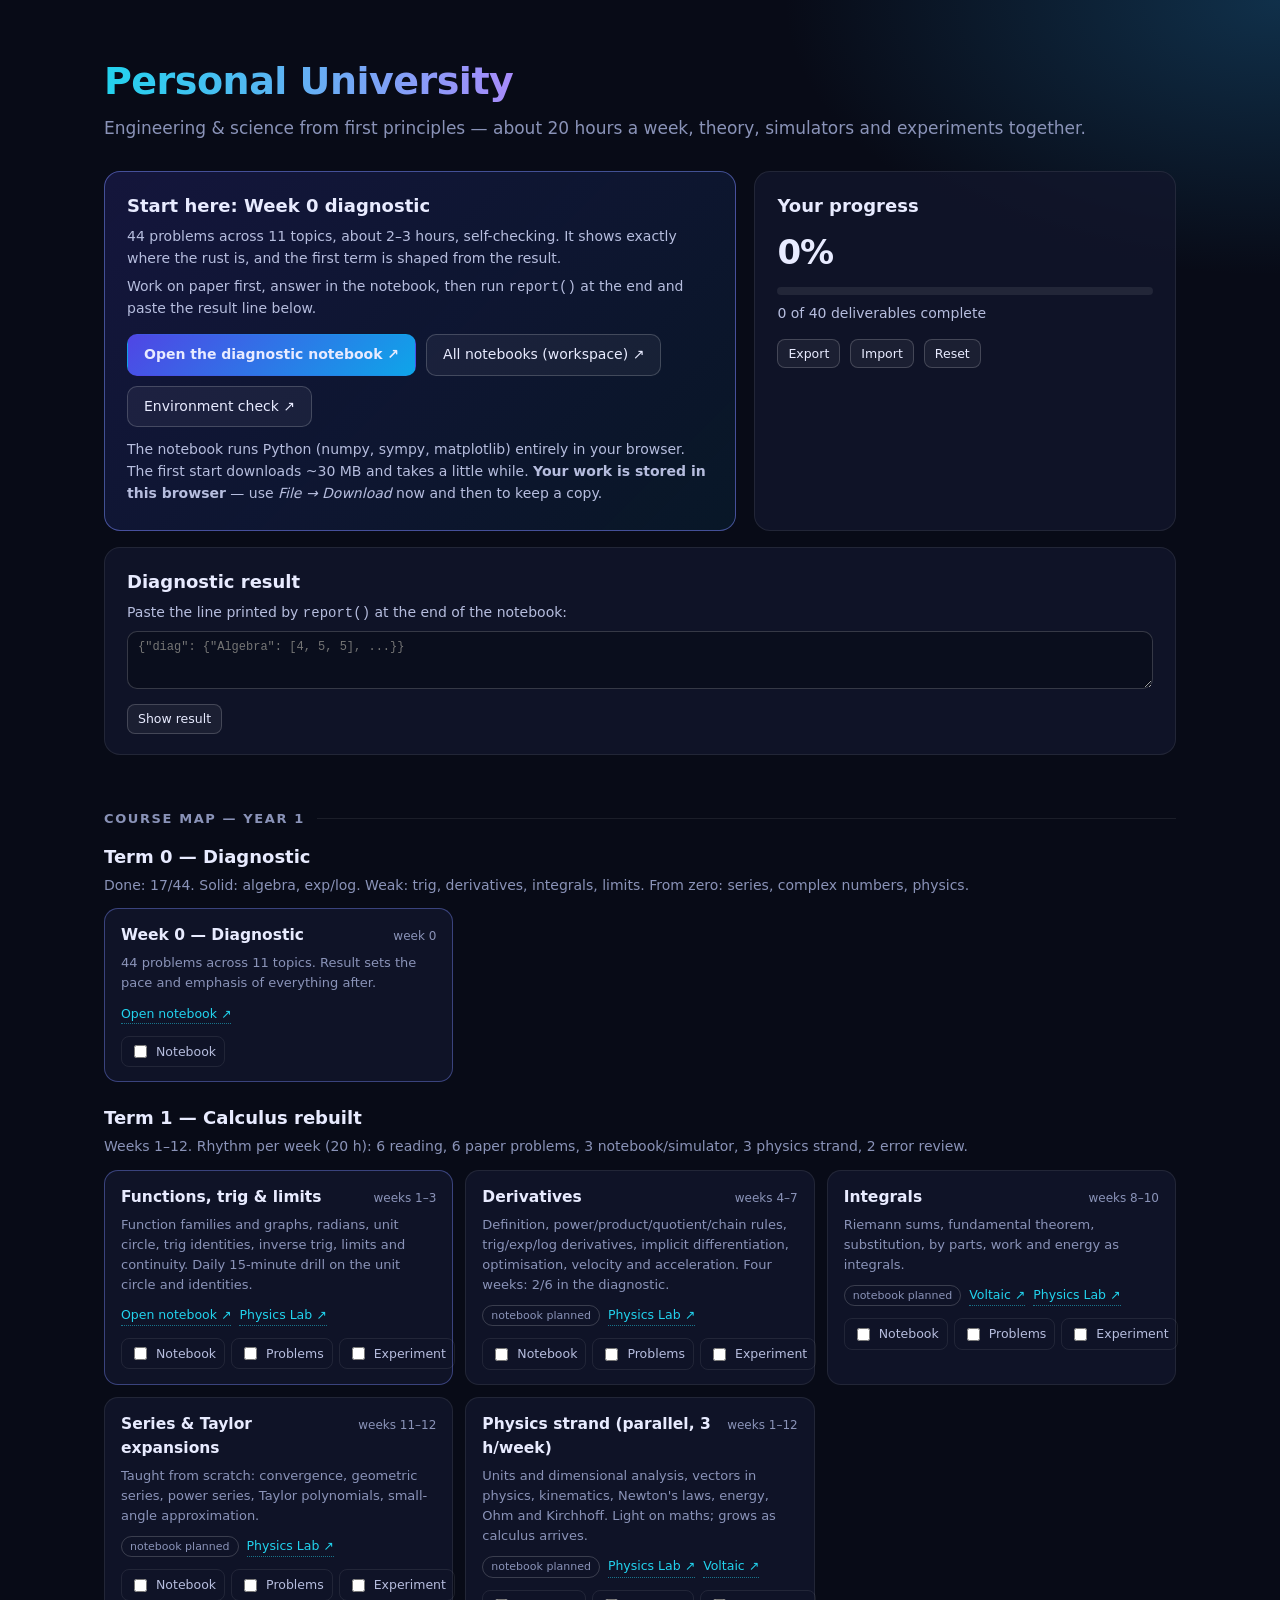
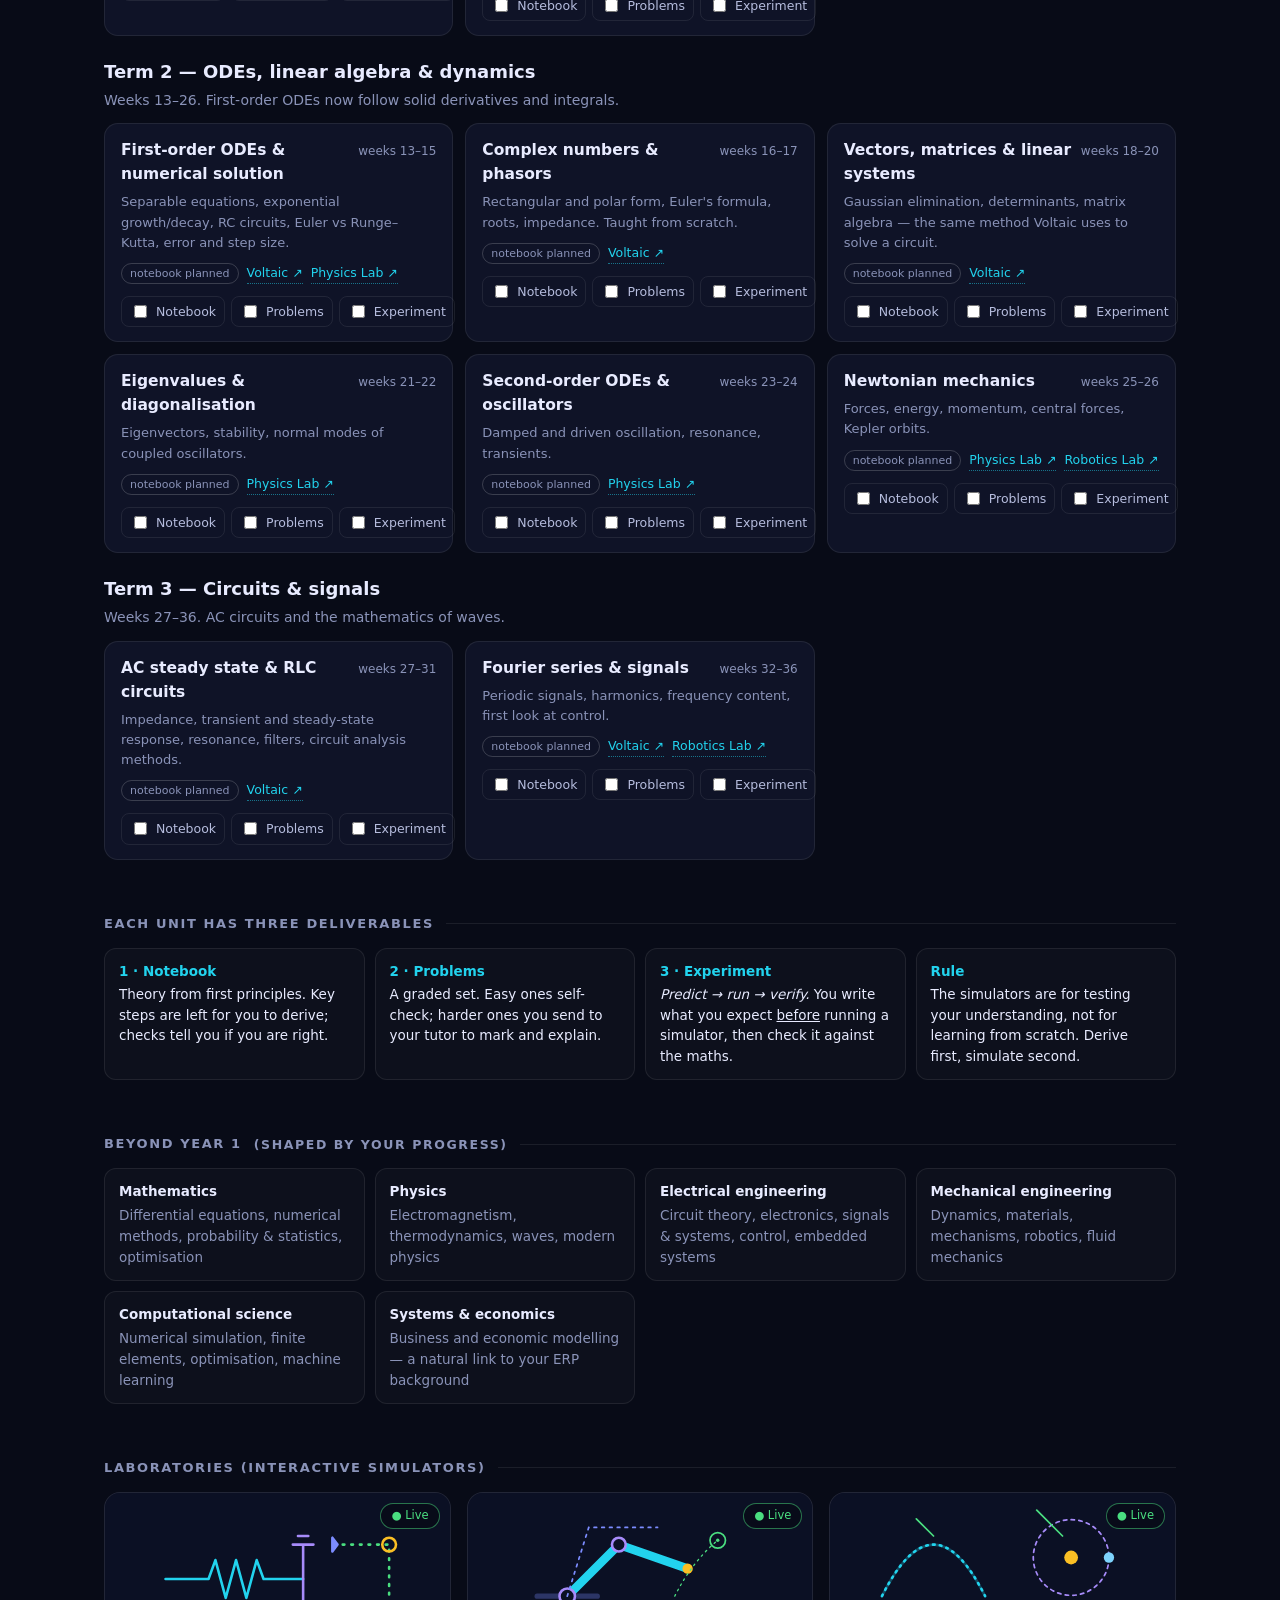
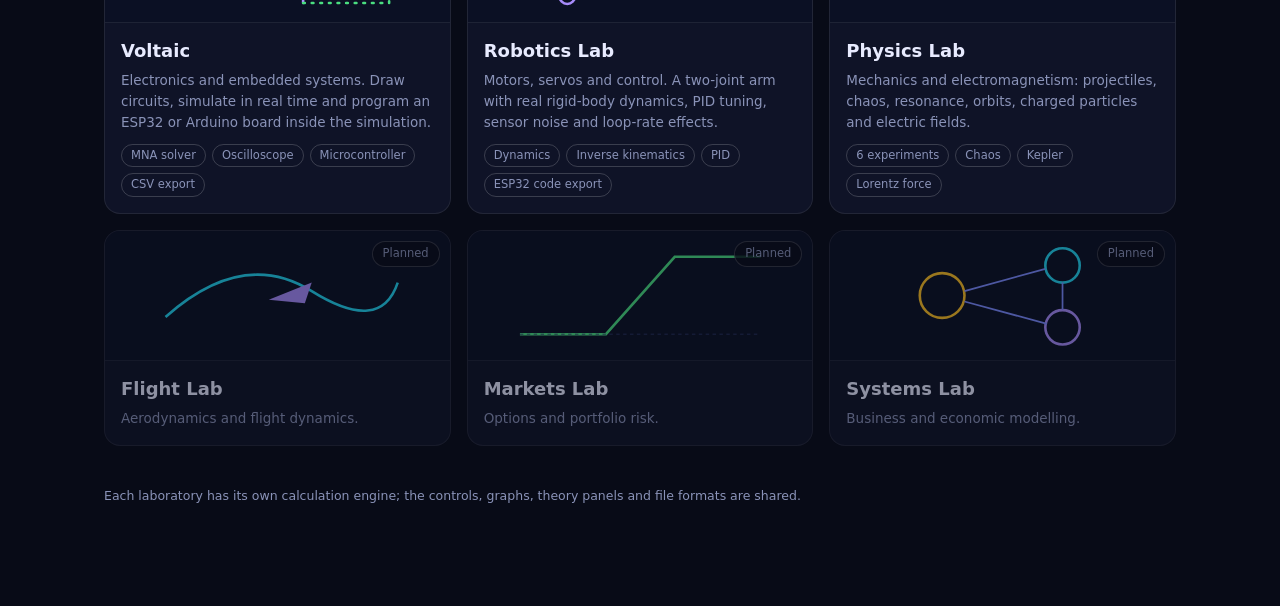
==== index.html @ 80c15bfb "Personal University: hub, Voltaic, Robotics, Physics labs, JupyterLite curriculum Co-Authored-By: Cl" ====
<!doctype html>
<html lang="en">
<head>
<meta charset="utf-8">
<meta name="viewport" content="width=device-width,initial-scale=1">
<title>Personal University</title>
<style>
:root{--bg:#080b17;--panel:rgba(18,23,44,.78);--stroke:rgba(255,255,255,.08);--stroke2:rgba(255,255,255,.18);--text:#e8ebff;--muted:#8a93b8;--accent:#7c8cff;--accent2:#22d3ee;--good:#4ade80;--warn:#fbbf24}
*{box-sizing:border-box}
body{margin:0;min-height:100vh;background:radial-gradient(1200px 600px at 15% -10%,#1a2150 0,transparent 60%),radial-gradient(900px 500px at 100% 0,#10304a 0,transparent 55%),var(--bg);color:var(--text);font:15px/1.55 Inter,"Segoe UI",system-ui,sans-serif}
main{max-width:1120px;margin:0 auto;padding:52px 24px 90px}
h1{font-size:38px;margin:0 0 4px;letter-spacing:-.5px;background:linear-gradient(90deg,#22d3ee,#a78bfa);-webkit-background-clip:text;background-clip:text;color:transparent;display:inline-block}
.sub{color:var(--muted);font-size:17px;margin:0 0 30px}
h2.sec{margin:54px 0 14px;font-size:13px;letter-spacing:1.6px;text-transform:uppercase;color:var(--muted);display:flex;align-items:center;gap:12px}
h2.sec:after{content:"";flex:1;height:1px;background:var(--stroke)}
a{color:inherit}
.btn{display:inline-flex;align-items:center;gap:8px;padding:9px 16px;border-radius:10px;border:1px solid var(--stroke2);background:rgba(255,255,255,.05);color:var(--text);text-decoration:none;font:inherit;font-size:14px;cursor:pointer;transition:background .15s,border-color .15s}
.btn:hover{background:rgba(255,255,255,.1);border-color:var(--accent)}
.btn.primary{background:linear-gradient(135deg,#4f46e5,#0ea5e9);border-color:transparent;font-weight:600}
.btn.primary:hover{filter:brightness(1.12)}
.btn.sm{padding:4px 10px;font-size:12.5px;border-radius:8px}
.hero{display:grid;grid-template-columns:1.5fr 1fr;gap:18px}
@media (max-width:860px){.hero{grid-template-columns:1fr}}
.panel{border:1px solid var(--stroke);border-radius:16px;background:var(--panel);padding:20px 22px}
.panel h3{margin:0 0 6px;font-size:18px}
.panel p{margin:6px 0;color:#b6bdde;font-size:14px}
.start{border-color:rgba(124,140,255,.5);background:linear-gradient(135deg,rgba(79,70,229,.18),rgba(14,165,233,.08))}
.row{display:flex;gap:10px;flex-wrap:wrap;margin-top:14px}
.small{font-size:12.5px;color:var(--muted)}
/* progress */
.bar{height:8px;background:rgba(255,255,255,.08);border-radius:999px;overflow:hidden;margin:8px 0}
.bar i{display:block;height:100%;background:linear-gradient(90deg,#22d3ee,#a78bfa);width:0;transition:width .3s}
.big{font-size:34px;font-weight:700;letter-spacing:-1px}
/* course map */
.term{margin:0 0 22px}
.term>h3{margin:0 0 4px;font-size:18px}
.term>p{margin:0 0 12px;color:var(--muted);font-size:14px}
.units{display:grid;grid-template-columns:repeat(auto-fill,minmax(330px,1fr));gap:12px}
.unit{border:1px solid var(--stroke);border-radius:14px;background:var(--panel);padding:14px 16px;display:flex;flex-direction:column;gap:6px}
.unit.avail{border-color:rgba(124,140,255,.4)}
.unit .top{display:flex;justify-content:space-between;align-items:baseline;gap:8px}
.unit h4{margin:0;font-size:15.5px}
.wk{font-size:12px;color:var(--muted);white-space:nowrap}
.unit .topics{font-size:13px;color:var(--muted)}
.chip{display:inline-block;font-size:11px;padding:1px 8px;border-radius:999px;border:1px solid var(--stroke2);color:var(--muted)}
.chip.go{color:var(--good);border-color:rgba(74,222,128,.5)}
.deliv{display:grid;grid-template-columns:repeat(3,1fr);gap:6px;margin-top:6px}
.deliv label{display:flex;align-items:center;gap:6px;font-size:12.5px;color:#b6bdde;padding:5px 8px;border:1px solid var(--stroke);border-radius:8px;cursor:pointer;user-select:none}
.deliv label.done{color:var(--good);border-color:rgba(74,222,128,.4);background:rgba(74,222,128,.06)}
.deliv input{accent-color:#4ade80}
.links{display:flex;gap:8px;flex-wrap:wrap;margin-top:4px}
.links a{font-size:12.5px;color:var(--accent2);text-decoration:none;border-bottom:1px dotted rgba(34,211,238,.5)}
.links a:hover{color:#fff}
.later{display:grid;grid-template-columns:repeat(auto-fill,minmax(250px,1fr));gap:10px}
.later div{border:1px solid var(--stroke);border-radius:12px;padding:12px 14px;background:rgba(255,255,255,.025);font-size:13.5px}
.later b{display:block;margin-bottom:3px}
.later span{color:var(--muted)}
/* diagnostic result */
textarea{width:100%;min-height:58px;background:#0a0e1d;color:var(--text);border:1px solid var(--stroke2);border-radius:10px;padding:8px 10px;font:12px ui-monospace,Consolas,monospace}
.dg{display:grid;grid-template-columns:150px 1fr 44px;gap:8px;align-items:center;font-size:13px;margin:4px 0}
.dg .bar{margin:0}
.dg.weak .bar i{background:linear-gradient(90deg,#f87171,#fbbf24)}
details summary{cursor:pointer;color:var(--accent2)}
/* labs grid (existing) */
.grid{display:grid;grid-template-columns:repeat(auto-fill,minmax(300px,1fr));gap:16px}
.card{position:relative;display:flex;flex-direction:column;border:1px solid var(--stroke);border-radius:16px;background:var(--panel);overflow:hidden;text-decoration:none;color:inherit;transition:transform .15s,border-color .15s,box-shadow .15s}
.card.live:hover{transform:translateY(-3px);border-color:var(--accent);box-shadow:0 12px 40px rgba(80,100,255,.2)}
.card.soon{opacity:.6}
.art{height:130px;border-bottom:1px solid var(--stroke);background:#0b1024}
.art svg{width:100%;height:100%;display:block}
.body{padding:14px 16px 16px;display:flex;flex-direction:column;gap:5px;flex:1}
.body h2{margin:0;font-size:18px}.body p{margin:0;color:var(--muted);font-size:13.5px}
.tags{display:flex;flex-wrap:wrap;gap:6px;margin-top:6px}.tags span{font-size:11.5px;padding:2px 9px;border-radius:999px;border:1px solid var(--stroke2);color:var(--muted)}
.badge{position:absolute;top:10px;right:10px;font-size:11.5px;padding:3px 10px;border-radius:999px;background:rgba(8,11,23,.8);border:1px solid var(--stroke2)}
.live .badge{color:var(--good);border-color:rgba(74,222,128,.5)}.soon .badge{color:var(--muted)}
.how{display:grid;grid-template-columns:repeat(auto-fill,minmax(230px,1fr));gap:10px}
.how div{border:1px solid var(--stroke);border-radius:12px;padding:12px 14px;background:rgba(255,255,255,.025);font-size:13.5px}
.how b{display:block;color:var(--accent2);margin-bottom:2px}
</style>
</head>
<body>
<main>
  <h1>Personal University</h1>
  <p class="sub">Engineering &amp; science from first principles — about 20 hours a week, theory, simulators and experiments together.</p>

  <div class="hero">
    <div class="panel start">
      <h3>Start here: Week 0 diagnostic</h3>
      <p>44 problems across 11 topics, about 2–3 hours, self-checking. It shows exactly where the rust is, and the first term is shaped from the result.</p>
      <p class="small">Work on paper first, answer in the notebook, then run <code>report()</code> at the end and paste the result line below.</p>
      <div class="row">
        <a class="btn primary" id="startBtn" href="learn/notebooks/notebooks/index.html?path=year1/w00-diagnostic.ipynb" target="_blank">Open the diagnostic notebook ↗</a>
        <a class="btn" href="learn/notebooks/lab/index.html" target="_blank">All notebooks (workspace) ↗</a>
        <a class="btn" href="learn/notebooks/notebooks/index.html?path=00-setup-check.ipynb" target="_blank">Environment check ↗</a>
      </div>
      <p class="small" style="margin-top:12px">The notebook runs Python (numpy, sympy, matplotlib) entirely in your browser. The first start downloads ~30 MB and takes a little while. <b>Your work is stored in this browser</b> — use <i>File → Download</i> now and then to keep a copy.</p>
    </div>
    <div class="panel">
      <h3>Your progress</h3>
      <div class="big" id="pct">0%</div>
      <div class="bar"><i id="pbar"></i></div>
      <p class="small" id="pdetail">0 of 0 deliverables complete</p>
      <div class="row">
        <button class="btn sm" id="exp">Export</button>
        <button class="btn sm" id="imp">Import</button>
        <button class="btn sm" id="rst">Reset</button>
      </div>
      <input type="file" id="impf" accept=".json" hidden>
    </div>
  </div>

  <div class="panel" style="margin-top:16px">
    <h3>Diagnostic result</h3>
    <div id="dgOut"><p class="small">Paste the line printed by <code>report()</code> at the end of the notebook:</p>
      <textarea id="dgIn" placeholder='{"diag": {"Algebra": [4, 5, 5], ...}}'></textarea>
      <div class="row" style="margin-top:8px"><button class="btn sm" id="dgGo">Show result</button></div></div>
  </div>

  <h2 class="sec">Course map — Year 1</h2>
  <div id="map"></div>

  <h2 class="sec">Each unit has three deliverables</h2>
  <div class="how">
    <div><b>1 · Notebook</b>Theory from first principles. Key steps are left for you to derive; checks tell you if you are right.</div>
    <div><b>2 · Problems</b>A graded set. Easy ones self-check; harder ones you send to your tutor to mark and explain.</div>
    <div><b>3 · Experiment</b><i>Predict → run → verify.</i> You write what you expect <u>before</u> running a simulator, then check it against the maths.</div>
    <div><b>Rule</b>The simulators are for testing your understanding, not for learning from scratch. Derive first, simulate second.</div>
  </div>

  <h2 class="sec">Beyond year 1 <span class="small">(shaped by your progress)</span></h2>
  <div class="later">
    <div><b>Mathematics</b><span>Differential equations, numerical methods, probability &amp; statistics, optimisation</span></div>
    <div><b>Physics</b><span>Electromagnetism, thermodynamics, waves, modern physics</span></div>
    <div><b>Electrical engineering</b><span>Circuit theory, electronics, signals &amp; systems, control, embedded systems</span></div>
    <div><b>Mechanical engineering</b><span>Dynamics, materials, mechanisms, robotics, fluid mechanics</span></div>
    <div><b>Computational science</b><span>Numerical simulation, finite elements, optimisation, machine learning</span></div>
    <div><b>Systems &amp; economics</b><span>Business and economic modelling — a natural link to your ERP background</span></div>
  </div>

  <h2 class="sec">Laboratories (interactive simulators)</h2>
<div class="grid">
    <a class="card live" href="voltaic/index.html">
      <span class="badge">● Live</span>
      <div class="art"><svg viewBox="0 0 320 150"><g fill="none" stroke-width="3" stroke-linecap="round" stroke-linejoin="round">
        <path d="M30 100H80M80 100l8-22 12 44 12-44 12 44 12-44 8 22H190" stroke="#22d3ee"/>
        <path d="M190 100v-40m-12 0h24m-18 -10h12M190 100v28" stroke="#a78bfa"/>
        <path d="M190 128H290V60H230" stroke="#4ade80" stroke-dasharray="2 8"/>
        <circle cx="290" cy="60" r="8" stroke="#fbbf24"/><path d="M230 60l-6-8v16z" fill="#7c8cff" stroke="#7c8cff"/></g></svg></div>
      <div class="body"><h2>Voltaic</h2><p>Electronics and embedded systems. Draw circuits, simulate in real time and program an ESP32 or Arduino board inside the simulation.</p>
        <div class="tags"><span>MNA solver</span><span>Oscilloscope</span><span>Microcontroller</span><span>CSV export</span></div></div>
    </a>

    <a class="card live" href="robotics/index.html">
      <span class="badge">● Live</span>
      <div class="art"><svg viewBox="0 0 320 150"><g stroke-linecap="round" fill="none">
        <path d="M40 120H110" stroke="#2c3566" stroke-width="6"/>
        <path d="M75 120L135 60L215 88" stroke="#22d3ee" stroke-width="10"/>
        <circle cx="75" cy="120" r="9" fill="#0b1024" stroke="#a78bfa" stroke-width="3"/><circle cx="135" cy="60" r="8" fill="#0b1024" stroke="#a78bfa" stroke-width="3"/>
        <circle cx="215" cy="88" r="6" fill="#fbbf24"/>
        <path d="M75 120L100 40L180 40" stroke="#7c8cff" stroke-width="2" stroke-dasharray="3 6"/>
        <circle cx="250" cy="55" r="9" stroke="#4ade80" stroke-width="2"/><circle cx="250" cy="55" r="2" fill="#4ade80"/>
        <path d="M200 120q20-40 50-65" stroke="#4ade80" stroke-width="1.5" stroke-dasharray="2 5"/></g></svg></div>
      <div class="body"><h2>Robotics Lab</h2><p>Motors, servos and control. A two-joint arm with real rigid-body dynamics, PID tuning, sensor noise and loop-rate effects.</p>
        <div class="tags"><span>Dynamics</span><span>Inverse kinematics</span><span>PID</span><span>ESP32 code export</span></div></div>
    </a>

    <a class="card live" href="physics/index.html"><span class="badge">● Live</span>
      <div class="art"><svg viewBox="0 0 320 150"><g fill="none" stroke-width="3" stroke-linecap="round"><path d="M20 120q60-120 120 0" stroke="#22d3ee" stroke-dasharray="2 6"/><path d="M20 120q60-120 120 0" stroke="#22d3ee" opacity=".3"/><circle cx="240" cy="75" r="44" stroke="#a78bfa" stroke-width="2" stroke-dasharray="4 5"/><circle cx="240" cy="75" r="8" fill="#fbbf24" stroke="none"/><circle cx="284" cy="75" r="6" fill="#7dd3fc" stroke="none"/><path d="M60 30l20 20M200 20l30 30" stroke="#4ade80" stroke-width="2"/></g></svg></div>
      <div class="body"><h2>Physics Lab</h2><p>Mechanics and electromagnetism: projectiles, chaos, resonance, orbits, charged particles and electric fields.</p>
        <div class="tags"><span>6 experiments</span><span>Chaos</span><span>Kepler</span><span>Lorentz force</span></div></div></a>

    <div class="card soon"><span class="badge">Planned</span>
      <div class="art"><svg viewBox="0 0 320 150"><path d="M30 100Q120 20 200 70T300 60" fill="none" stroke="#22d3ee" stroke-width="3"/><path d="M150 80l50-20-8 24z" fill="#a78bfa"/></svg></div>
      <div class="body"><h2>Flight Lab</h2><p>Aerodynamics and flight dynamics.</p></div></div>

    <div class="card soon"><span class="badge">Planned</span>
      <div class="art"><svg viewBox="0 0 320 150"><path d="M20 120L120 120L200 30L300 30" fill="none" stroke="#4ade80" stroke-width="3"/><path d="M20 120L120 120L200 120L300 120" stroke="#2c3566" stroke-dasharray="4 4" fill="none"/></svg></div>
      <div class="body"><h2>Markets Lab</h2><p>Options and portfolio risk.</p></div></div>

    <div class="card soon"><span class="badge">Planned</span>
      <div class="art"><svg viewBox="0 0 320 150"><circle cx="90" cy="75" r="26" fill="none" stroke="#fbbf24" stroke-width="3"/><circle cx="230" cy="40" r="20" fill="none" stroke="#22d3ee" stroke-width="3"/><circle cx="230" cy="112" r="20" fill="none" stroke="#a78bfa" stroke-width="3"/><path d="M116 70L210 44M116 82L212 108M230 60v32" stroke="#7c8cff" stroke-width="2" fill="none"/></svg></div>
      <div class="body"><h2>Systems Lab</h2><p>Business and economic modelling.</p></div></div>
  </div>

  <p class="small" style="margin-top:40px">Each laboratory has its own calculation engine; the controls, graphs, theory panels and file formats are shared.</p>
</main>
<script src="learn/curriculum.js"></script>
<script>
(function () {
  const KEY = 'uni.progress.v1', DKEY = 'uni.diag.v1', $ = s => document.querySelector(s);
  let prog = {}; try { prog = JSON.parse(localStorage.getItem(KEY)) || {}; } catch (e) { }
  const save = () => { try { localStorage.setItem(KEY, JSON.stringify(prog)); } catch (e) { } };
  const NB = 'learn/notebooks/notebooks/index.html?path=';
  const DEL = [['nb', 'Notebook'], ['pr', 'Problems'], ['ex', 'Experiment']];

  function render() {
    let total = 0, done = 0, html = '';
    for (const t of CURRICULUM) {
      html += `<div class="term"><h3>${t.title}</h3><p>${t.desc}</p><div class="units">`;
      for (const u of t.units) {
        const p = prog[u.id] || {}, has = u.notebook ? true : false;
        const dels = u.deliverables || ['nb', 'pr', 'ex'];
        html += `<div class="unit ${has ? 'avail' : ''}"><div class="top"><h4>${u.title}</h4><span class="wk">${u.weeks}</span></div>`;
        html += `<div class="topics">${u.topics}</div>`;
        html += `<div class="links">${has ? `<a href="${NB}${u.notebook}" target="_blank">Open notebook ↗</a>` : '<span class="chip">notebook planned</span>'}${(u.labs || []).map(l => `<a href="${l[1]}" target="_blank">${l[0]} ↗</a>`).join('')}</div>`;
        html += `<div class="deliv">${DEL.filter(d => dels.includes(d[0])).map(d => { total++; const on = !!p[d[0]]; if (on) done++; return `<label class="${on ? 'done' : ''}"><input type="checkbox" data-u="${u.id}" data-d="${d[0]}" ${on ? 'checked' : ''}>${d[1]}</label>`; }).join('')}</div></div>`;
      }
      html += '</div></div>';
    }
    $('#map').innerHTML = html;
    const pc = total ? Math.round(done / total * 100) : 0; $('#pct').textContent = pc + '%'; $('#pbar').style.width = pc + '%'; $('#pdetail').textContent = `${done} of ${total} deliverables complete`;
    document.querySelectorAll('#map input[type=checkbox]').forEach(c => c.onchange = () => { const u = c.dataset.u; (prog[u] = prog[u] || {})[c.dataset.d] = c.checked; save(); render(); });
  }
  render();

  $('#exp').onclick = () => { const a = document.createElement('a'); a.href = URL.createObjectURL(new Blob([JSON.stringify({ uni: 1, progress: prog, diag: JSON.parse(localStorage.getItem(DKEY) || 'null') }, null, 1)], { type: 'application/json' })); a.download = 'university-progress.json'; a.click(); URL.revokeObjectURL(a.href); };
  $('#imp').onclick = () => $('#impf').click();
  $('#impf').onchange = e => { const f = e.target.files[0]; if (!f) return; const r = new FileReader(); r.onload = () => { try { const o = JSON.parse(r.result); if (!o.uni) throw 0; prog = o.progress || {}; save(); if (o.diag) localStorage.setItem(DKEY, JSON.stringify(o.diag)); render(); showDiag(); } catch (x) { alert('Not a progress file'); } }; r.readAsText(f); e.target.value = ''; };
  $('#rst').onclick = () => { if (confirm('Reset all progress marks on this page? (Notebooks are not affected.)')) { prog = {}; save(); render(); } };

  function showDiag() {
    let d = null; try { d = JSON.parse(localStorage.getItem(DKEY)); } catch (e) { }
    if (!d) return;
    const rows = Object.entries(d).map(([t, v]) => ({ t, got: v[0], tried: v[1], n: v[2] }));
    $('#dgOut').innerHTML = rows.map(r => { const p = r.got / r.n; return `<div class="dg ${r.tried === r.n && p < .7 ? 'weak' : ''}"><span>${r.t}</span><div class="bar"><i style="width:${p * 100}%"></i></div><span>${r.got}/${r.n}</span></div>`; }).join('') + `<div class="row"><button class="btn sm" id="dgClear">Replace result</button></div><p class="small">Send this to your tutor to shape Term 1. Red bars are the areas to focus on first.</p>`;
    $('#dgClear').onclick = () => { localStorage.removeItem(DKEY); location.reload(); };
  }
  $('#dgGo').onclick = () => { try { const o = JSON.parse($('#dgIn').value.trim()); if (!o.diag) throw 0; localStorage.setItem(DKEY, JSON.stringify(o.diag)); showDiag(); } catch (e) { alert('That does not look like the report() line.'); } };
  showDiag();
})();
</script>
</body>
</html>
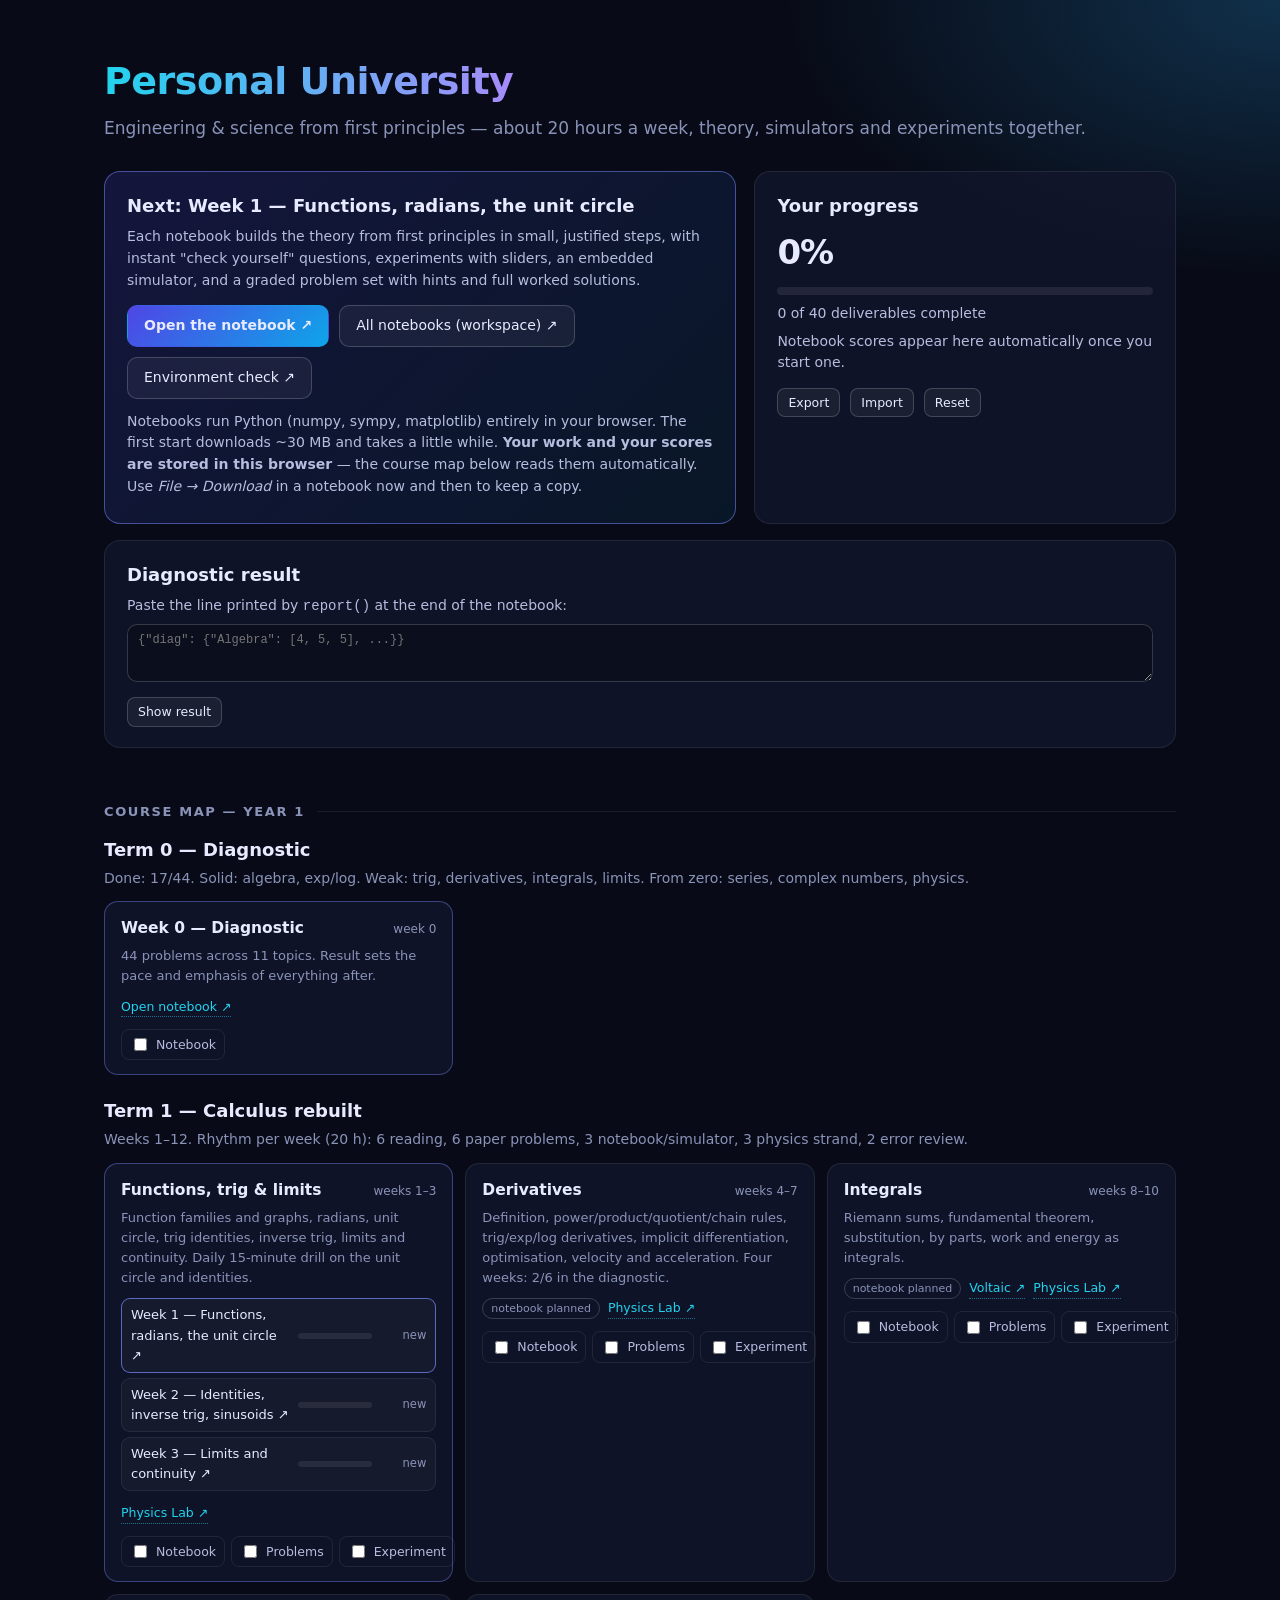
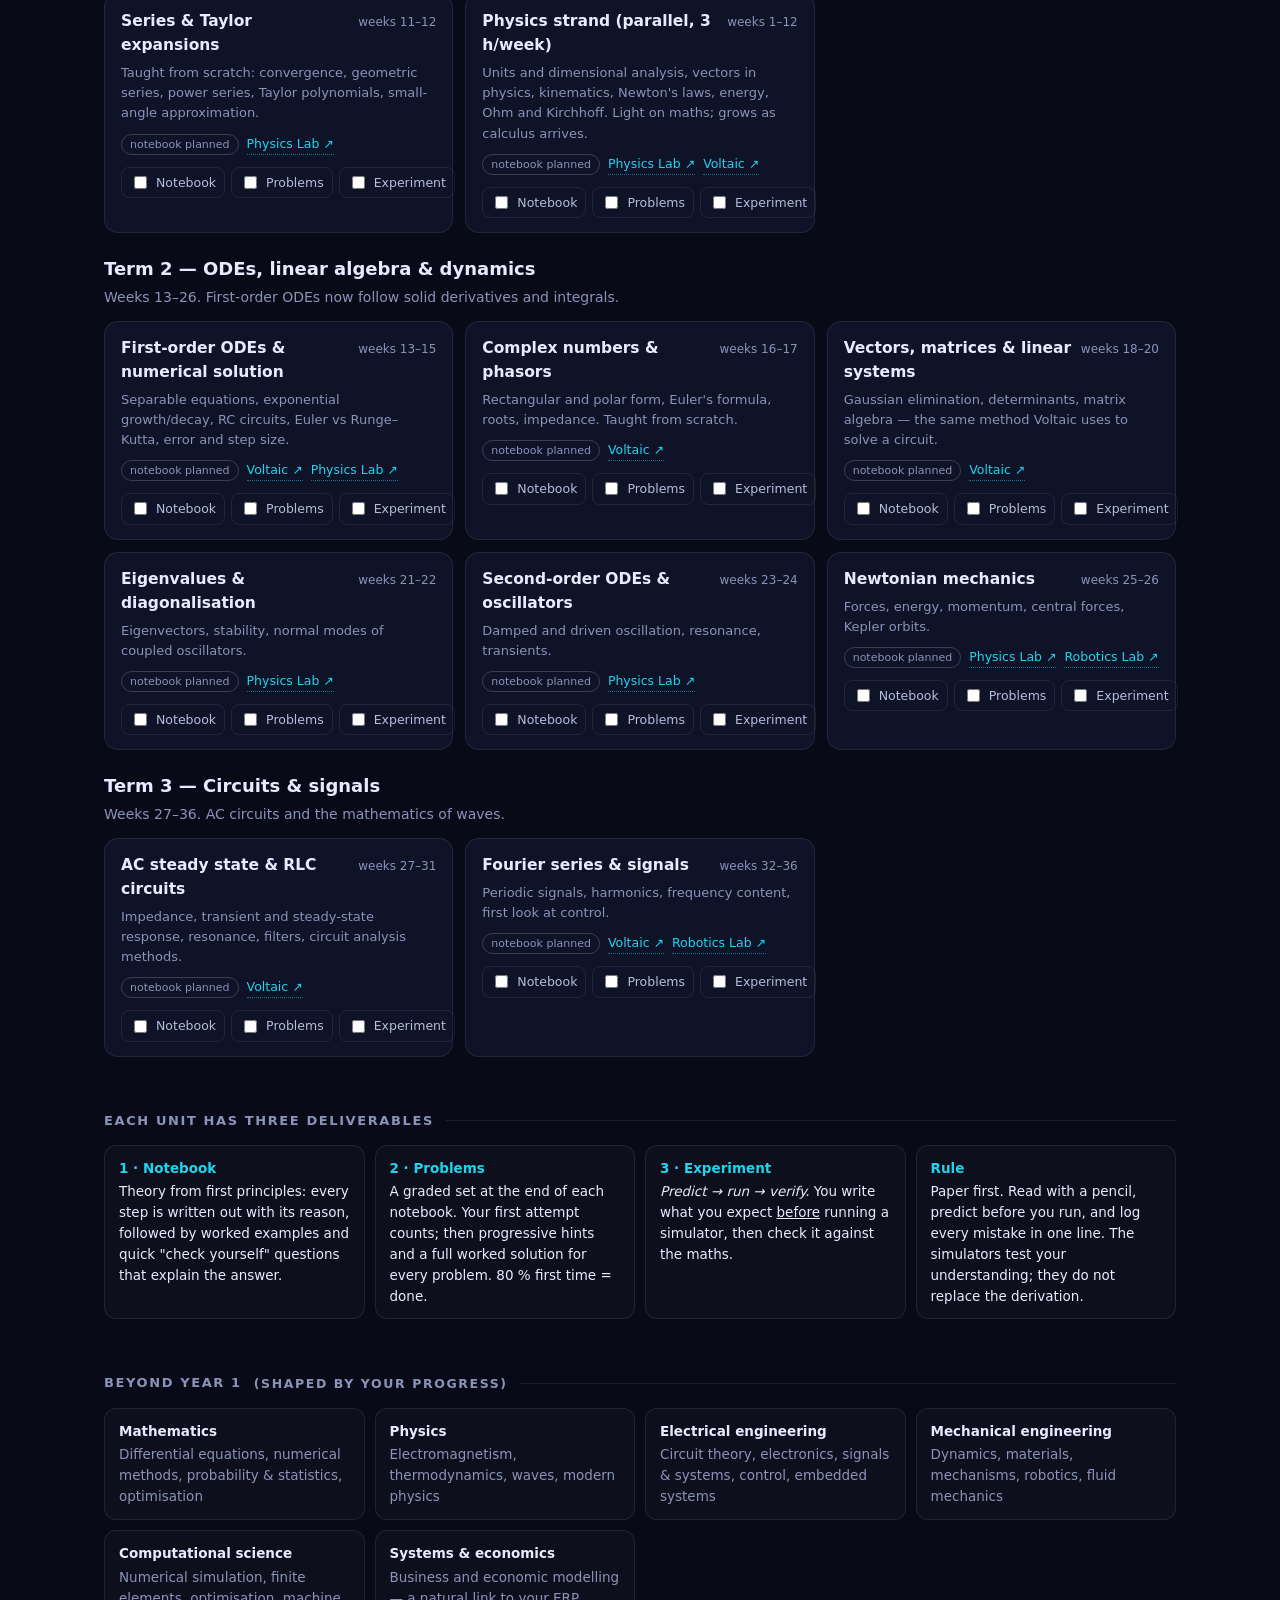
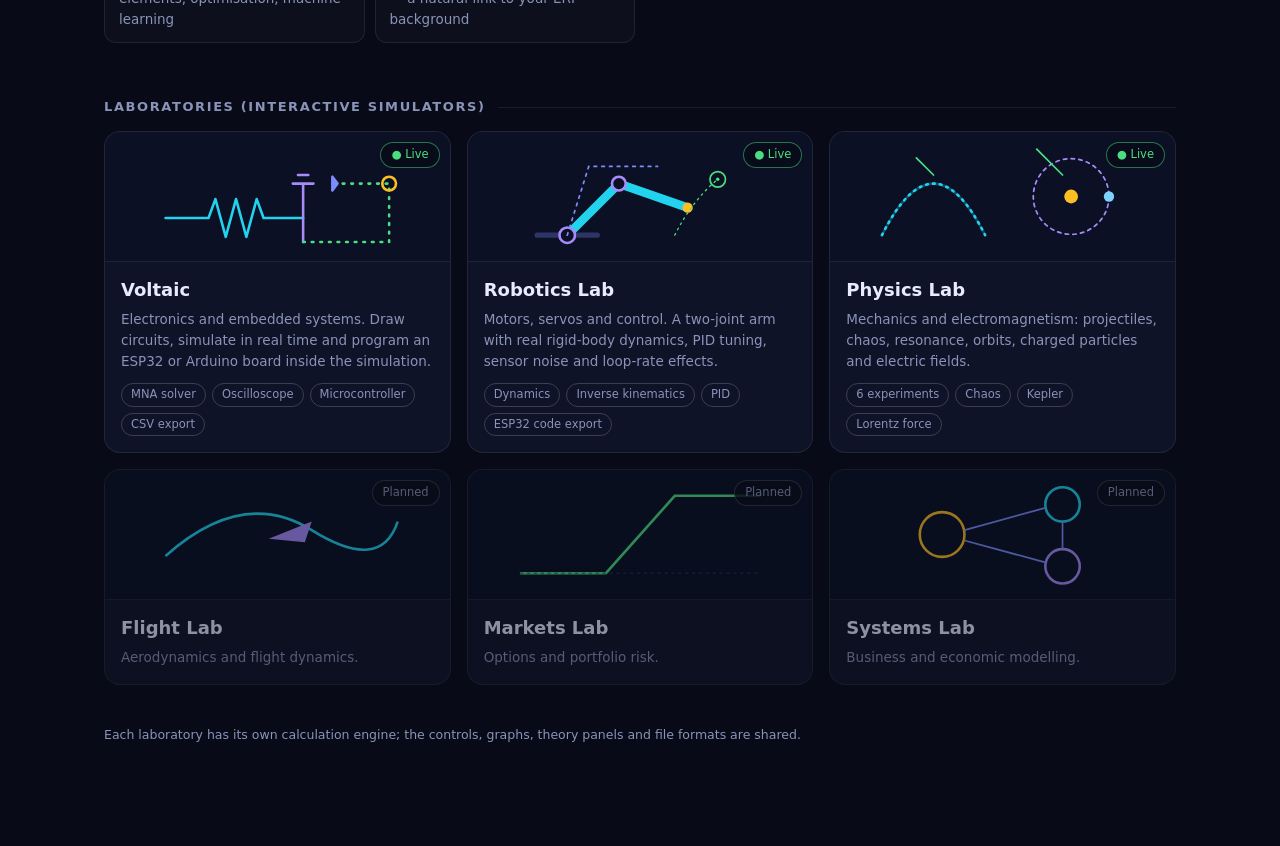
==== commit c8cb419b: "Rebuild Unit 1 as three first-principles weekly notebooks with a new notebook framework - New genera" ====
--- a/index.html
+++ b/index.html
@@ -51,6 +51,13 @@
 .links{display:flex;gap:8px;flex-wrap:wrap;margin-top:4px}
 .links a{font-size:12.5px;color:var(--accent2);text-decoration:none;border-bottom:1px dotted rgba(34,211,238,.5)}
 .links a:hover{color:#fff}
+.nbs{display:flex;flex-direction:column;gap:5px;margin:4px 0 2px}
+.nb{display:grid;grid-template-columns:1fr 74px 46px;gap:8px;align-items:center;font-size:13px;text-decoration:none;color:var(--text);padding:6px 9px;border:1px solid var(--stroke);border-radius:9px;background:rgba(255,255,255,.03)}
+.nb:hover{border-color:var(--accent);background:rgba(124,140,255,.1)}
+.nb .bar{margin:0;height:6px}
+.nb .sc{font-size:11.5px;color:var(--muted);text-align:right;white-space:nowrap}
+.nb.done{border-color:rgba(74,222,128,.45)}.nb.done .sc{color:var(--good)}
+.nb.cur{border-color:rgba(124,140,255,.7)}
 .later{display:grid;grid-template-columns:repeat(auto-fill,minmax(250px,1fr));gap:10px}
 .later div{border:1px solid var(--stroke);border-radius:12px;padding:12px 14px;background:rgba(255,255,255,.025);font-size:13.5px}
 .later b{display:block;margin-bottom:3px}
@@ -77,6 +84,11 @@
 .how div{border:1px solid var(--stroke);border-radius:12px;padding:12px 14px;background:rgba(255,255,255,.025);font-size:13.5px}
 .how b{display:block;color:var(--accent2);margin-bottom:2px}
 </style>
+<link rel="manifest" href="manifest.webmanifest">
+<meta name="theme-color" content="#080b17">
+<link rel="icon" type="image/png" href="icons/icon-192.png">
+<link rel="apple-touch-icon" href="icons/apple-touch-icon.png">
+<script src="shared/pwa.js"></script>
 </head>
 <body>
 <main>
@@ -85,21 +97,21 @@
 
   <div class="hero">
     <div class="panel start">
-      <h3>Start here: Week 0 diagnostic</h3>
-      <p>44 problems across 11 topics, about 2–3 hours, self-checking. It shows exactly where the rust is, and the first term is shaped from the result.</p>
-      <p class="small">Work on paper first, answer in the notebook, then run <code>report()</code> at the end and paste the result line below.</p>
+      <h3 id="nextT">Continue: Unit 1 · Week 1</h3>
+      <p id="nextP">Each notebook builds the theory from first principles in small, justified steps, with instant "check yourself" questions, experiments with sliders, an embedded simulator, and a graded problem set with hints and full worked solutions.</p>
       <div class="row">
-        <a class="btn primary" id="startBtn" href="learn/notebooks/notebooks/index.html?path=year1/w00-diagnostic.ipynb" target="_blank">Open the diagnostic notebook ↗</a>
+        <a class="btn primary" id="startBtn" href="learn/notebooks/notebooks/index.html?path=year1/u01w1-functions-radians-circle.ipynb" target="_blank">Open the notebook ↗</a>
         <a class="btn" href="learn/notebooks/lab/index.html" target="_blank">All notebooks (workspace) ↗</a>
         <a class="btn" href="learn/notebooks/notebooks/index.html?path=00-setup-check.ipynb" target="_blank">Environment check ↗</a>
       </div>
-      <p class="small" style="margin-top:12px">The notebook runs Python (numpy, sympy, matplotlib) entirely in your browser. The first start downloads ~30 MB and takes a little while. <b>Your work is stored in this browser</b> — use <i>File → Download</i> now and then to keep a copy.</p>
+      <p class="small" style="margin-top:12px">Notebooks run Python (numpy, sympy, matplotlib) entirely in your browser. The first start downloads ~30 MB and takes a little while. <b>Your work and your scores are stored in this browser</b> — the course map below reads them automatically. Use <i>File → Download</i> in a notebook now and then to keep a copy.</p>
     </div>
     <div class="panel">
       <h3>Your progress</h3>
       <div class="big" id="pct">0%</div>
       <div class="bar"><i id="pbar"></i></div>
       <p class="small" id="pdetail">0 of 0 deliverables complete</p>
+      <p class="small" id="pauto"></p>
       <div class="row">
         <button class="btn sm" id="exp">Export</button>
         <button class="btn sm" id="imp">Import</button>
@@ -121,10 +133,10 @@
 
   <h2 class="sec">Each unit has three deliverables</h2>
   <div class="how">
-    <div><b>1 · Notebook</b>Theory from first principles. Key steps are left for you to derive; checks tell you if you are right.</div>
-    <div><b>2 · Problems</b>A graded set. Easy ones self-check; harder ones you send to your tutor to mark and explain.</div>
+    <div><b>1 · Notebook</b>Theory from first principles: every step is written out with its reason, followed by worked examples and quick "check yourself" questions that explain the answer.</div>
+    <div><b>2 · Problems</b>A graded set at the end of each notebook. Your first attempt counts; then progressive hints and a full worked solution for every problem. 80 % first time = done.</div>
     <div><b>3 · Experiment</b><i>Predict → run → verify.</i> You write what you expect <u>before</u> running a simulator, then check it against the maths.</div>
-    <div><b>Rule</b>The simulators are for testing your understanding, not for learning from scratch. Derive first, simulate second.</div>
+    <div><b>Rule</b>Paper first. Read with a pencil, predict before you run, and log every mistake in one line. The simulators test your understanding; they do not replace the derivation.</div>
   </div>
 
   <h2 class="sec">Beyond year 1 <span class="small">(shaped by your progress)</span></h2>
@@ -193,16 +205,46 @@
   const NB = 'learn/notebooks/notebooks/index.html?path=';
   const DEL = [['nb', 'Notebook'], ['pr', 'Problems'], ['ex', 'Experiment']];
 
+  /* Notebook results: each notebook saves <id>-results.json next to itself; JupyterLite keeps those files in IndexedDB. */
+  let RES = {}, NEXT = null;
+  const ALLNB = []; CURRICULUM.forEach(t => t.units.forEach(u => (u.notebooks || []).forEach(n => ALLNB.push(n))));
+  async function loadResults() {
+    try {
+      if (!indexedDB.databases) return;
+      const name = 'JupyterLite Storage - ' + new URL('learn/notebooks/', location.href).pathname;
+      if (!(await indexedDB.databases()).some(d => d.name === name)) return;
+      const db = await new Promise((ok, no) => { const q = indexedDB.open(name); q.onsuccess = () => ok(q.result); q.onerror = no; q.onupgradeneeded = () => { q.transaction.abort(); no(); }; });
+      if (!db.objectStoreNames.contains('files')) { db.close(); return; }
+      const all = await new Promise((ok, no) => { const q = db.transaction('files').objectStore('files').getAll(); q.onsuccess = () => ok(q.result); q.onerror = no; });
+      db.close();
+      const out = {};
+      for (const f of all) {
+        if (!f || !/-results\.json$/.test(f.name || '')) continue;
+        try { const c = f.format === 'base64' ? JSON.parse(decodeURIComponent(escape(atob(f.content)))) : (typeof f.content === 'string' ? JSON.parse(f.content) : f.content); if (c && c.id && c.sum) out[c.id] = c; } catch (e) { }
+      }
+      RES = out;
+    } catch (e) { }
+  }
+  function pickNext() {
+    NEXT = ALLNB.find(n => { const sm = RES[n.id] && RES[n.id].sum; return !(sm && sm.tried >= sm.n && sm.got >= .8 * sm.n); }) || null;
+    if (NEXT) { $('#nextT').textContent = (RES[NEXT.id] ? 'Continue: ' : 'Next: ') + NEXT.title; $('#startBtn').href = NB + NEXT.path; }
+    else if (ALLNB.length) { $('#nextT').textContent = 'All available notebooks are done'; }
+    let g = 0, n = 0, k = 0; ALLNB.forEach(x => { const sm = RES[x.id] && RES[x.id].sum; if (sm) { g += sm.got; n += sm.n; k++; } });
+    $('#pauto').textContent = k ? `From your notebooks: ${g} of ${n} problems right first time, in ${k} notebook${k > 1 ? 's' : ''} started.` : 'Notebook scores appear here automatically once you start one.';
+  }
   function render() {
+    pickNext();
     let total = 0, done = 0, html = '';
     for (const t of CURRICULUM) {
       html += `<div class="term"><h3>${t.title}</h3><p>${t.desc}</p><div class="units">`;
       for (const u of t.units) {
-        const p = prog[u.id] || {}, has = u.notebook ? true : false;
+        const p = prog[u.id] || {}, has = !!(u.notebook || u.notebooks);
         const dels = u.deliverables || ['nb', 'pr', 'ex'];
         html += `<div class="unit ${has ? 'avail' : ''}"><div class="top"><h4>${u.title}</h4><span class="wk">${u.weeks}</span></div>`;
         html += `<div class="topics">${u.topics}</div>`;
-        html += `<div class="links">${has ? `<a href="${NB}${u.notebook}" target="_blank">Open notebook ↗</a>` : '<span class="chip">notebook planned</span>'}${(u.labs || []).map(l => `<a href="${l[1]}" target="_blank">${l[0]} ↗</a>`).join('')}</div>`;
+        if (u.notebooks) html += `<div class="nbs">${u.notebooks.map(n => { const r = RES[n.id], sm = r && r.sum, pc = sm && sm.n ? (sm.got + sm.later) / sm.n : 0, dn = sm && sm.tried >= sm.n && sm.got >= .8 * sm.n;
+          return `<a class="nb ${dn ? 'done' : ''} ${NEXT && NEXT.id === n.id ? 'cur' : ''}" href="${NB}${n.path}" target="_blank" title="${sm ? `first time ${sm.got}/${sm.n}, on retry ${sm.later}, check-yourself ${sm.q}/${sm.nq}` : 'not started'}"><span>${n.title} ↗</span><div class="bar"><i style="width:${pc * 100}%"></i></div><span class="sc">${sm ? `${sm.got}/${sm.n}${dn ? ' ✓' : ''}` : 'new'}</span></a>`; }).join('')}</div>`;
+        html += `<div class="links">${u.notebook ? `<a href="${NB}${u.notebook}" target="_blank">Open notebook ↗</a>` : (u.notebooks ? '' : '<span class="chip">notebook planned</span>')}${(u.labs || []).map(l => `<a href="${l[1]}" target="_blank">${l[0]} ↗</a>`).join('')}</div>`;
         html += `<div class="deliv">${DEL.filter(d => dels.includes(d[0])).map(d => { total++; const on = !!p[d[0]]; if (on) done++; return `<label class="${on ? 'done' : ''}"><input type="checkbox" data-u="${u.id}" data-d="${d[0]}" ${on ? 'checked' : ''}>${d[1]}</label>`; }).join('')}</div></div>`;
       }
       html += '</div></div>';
@@ -212,8 +254,10 @@
     document.querySelectorAll('#map input[type=checkbox]').forEach(c => c.onchange = () => { const u = c.dataset.u; (prog[u] = prog[u] || {})[c.dataset.d] = c.checked; save(); render(); });
   }
   render();
-
-  $('#exp').onclick = () => { const a = document.createElement('a'); a.href = URL.createObjectURL(new Blob([JSON.stringify({ uni: 1, progress: prog, diag: JSON.parse(localStorage.getItem(DKEY) || 'null') }, null, 1)], { type: 'application/json' })); a.download = 'university-progress.json'; a.click(); URL.revokeObjectURL(a.href); };
+  const refresh = () => loadResults().then(render);
+  refresh(); addEventListener('focus', refresh); document.addEventListener('visibilitychange', () => { if (!document.hidden) refresh(); });
+
+  $('#exp').onclick = () => { const a = document.createElement('a'); a.href = URL.createObjectURL(new Blob([JSON.stringify({ uni: 1, progress: prog, notebooks: RES, diag: JSON.parse(localStorage.getItem(DKEY) || 'null') }, null, 1)], { type: 'application/json' })); a.download = 'university-progress.json'; a.click(); URL.revokeObjectURL(a.href); };
   $('#imp').onclick = () => $('#impf').click();
   $('#impf').onchange = e => { const f = e.target.files[0]; if (!f) return; const r = new FileReader(); r.onload = () => { try { const o = JSON.parse(r.result); if (!o.uni) throw 0; prog = o.progress || {}; save(); if (o.diag) localStorage.setItem(DKEY, JSON.stringify(o.diag)); render(); showDiag(); } catch (x) { alert('Not a progress file'); } }; r.readAsText(f); e.target.value = ''; };
   $('#rst').onclick = () => { if (confirm('Reset all progress marks on this page? (Notebooks are not affected.)')) { prog = {}; save(); render(); } };
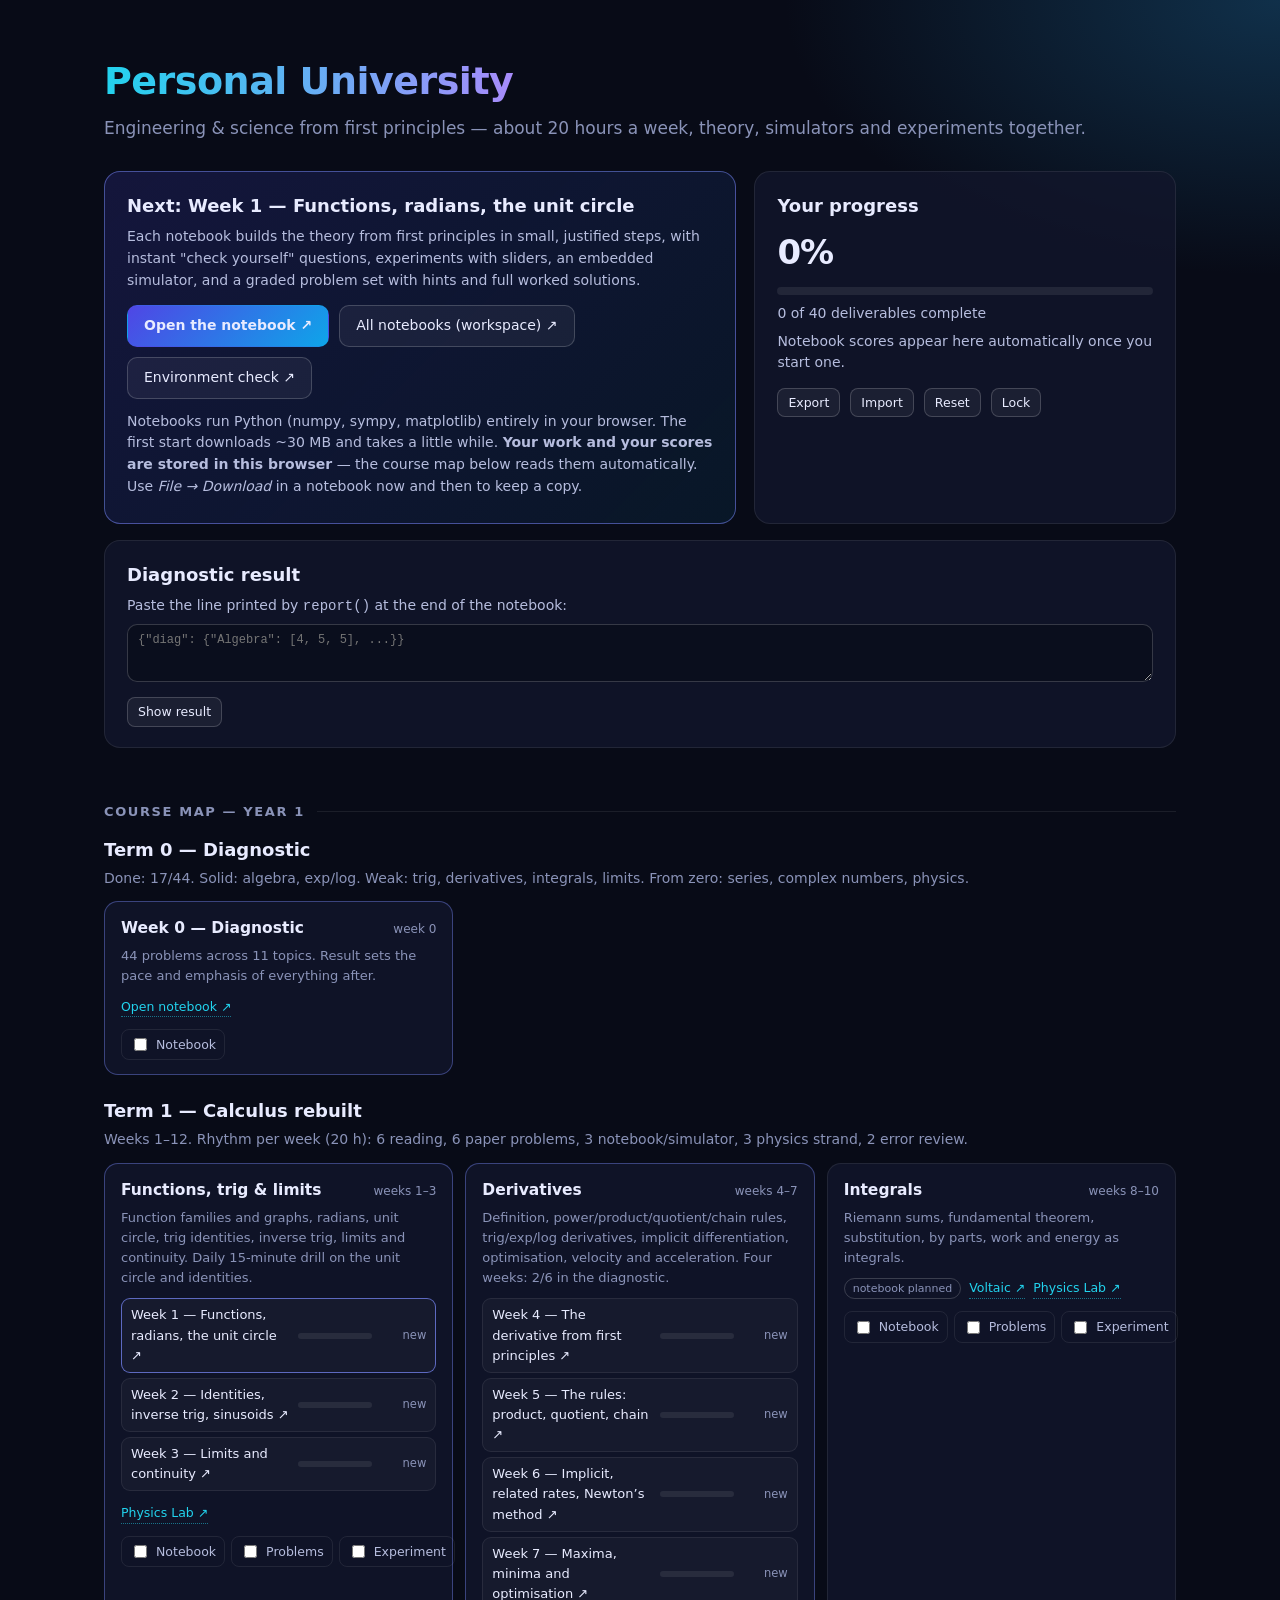
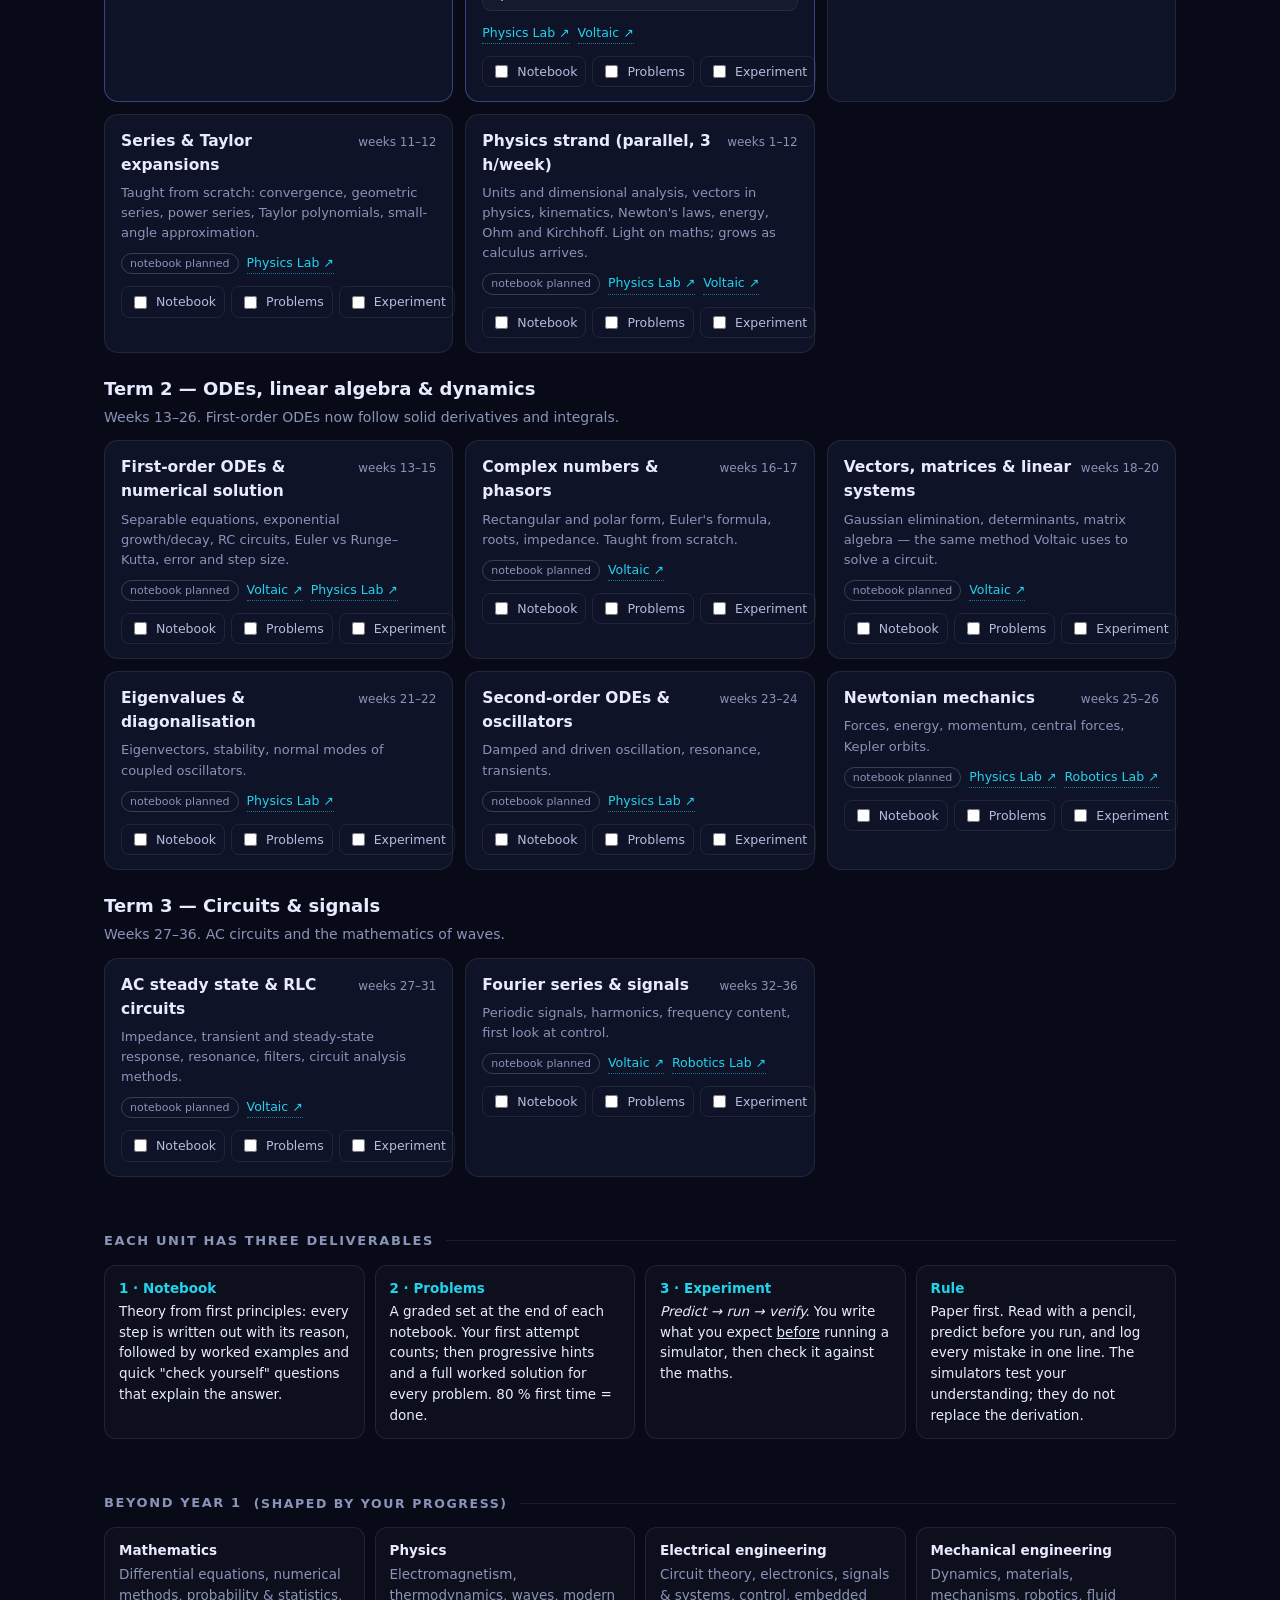
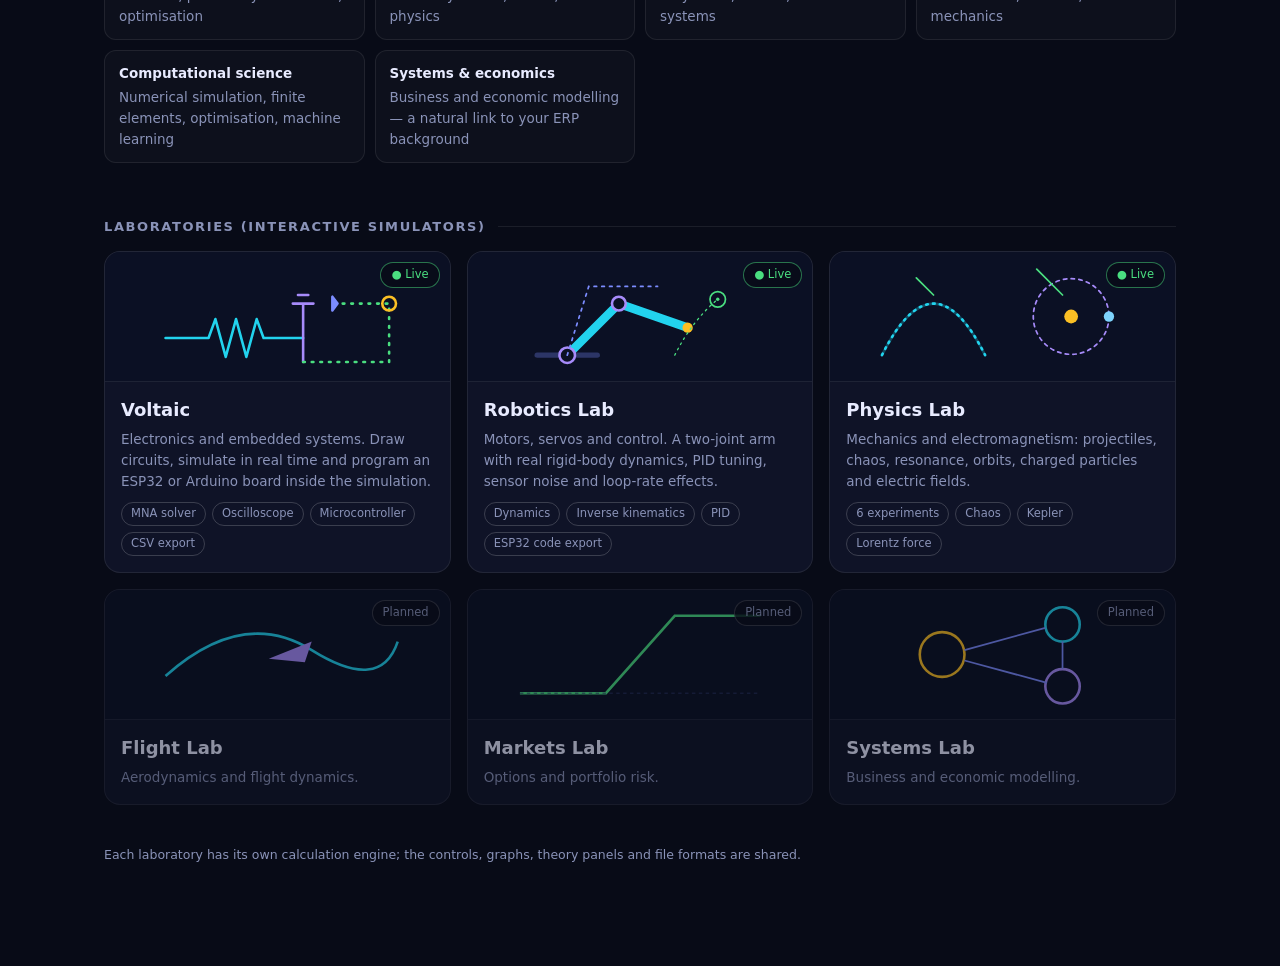
==== commit 325d00b3: "Add soft password gate (hash injected at deploy from SITE_PASSWORD secret) Co-Authored-By: Claude So" ====
--- a/index.html
+++ b/index.html
@@ -1,6 +1,7 @@
 <!doctype html>
 <html lang="en">
 <head>
+<script src="shared/gate.js"></script>
 <meta charset="utf-8">
 <meta name="viewport" content="width=device-width,initial-scale=1">
 <title>Personal University</title>
@@ -116,6 +117,7 @@
         <button class="btn sm" id="exp">Export</button>
         <button class="btn sm" id="imp">Import</button>
         <button class="btn sm" id="rst">Reset</button>
+        <button class="btn sm" id="lock" hidden>Lock</button>
       </div>
       <input type="file" id="impf" accept=".json" hidden>
     </div>
@@ -260,6 +262,7 @@
   $('#exp').onclick = () => { const a = document.createElement('a'); a.href = URL.createObjectURL(new Blob([JSON.stringify({ uni: 1, progress: prog, notebooks: RES, diag: JSON.parse(localStorage.getItem(DKEY) || 'null') }, null, 1)], { type: 'application/json' })); a.download = 'university-progress.json'; a.click(); URL.revokeObjectURL(a.href); };
   $('#imp').onclick = () => $('#impf').click();
   $('#impf').onchange = e => { const f = e.target.files[0]; if (!f) return; const r = new FileReader(); r.onload = () => { try { const o = JSON.parse(r.result); if (!o.uni) throw 0; prog = o.progress || {}; save(); if (o.diag) localStorage.setItem(DKEY, JSON.stringify(o.diag)); render(); showDiag(); } catch (x) { alert('Not a progress file'); } }; r.readAsText(f); e.target.value = ''; };
+  if (window.PUGate && PUGate.active) { $('#lock').hidden = false; $('#lock').onclick = PUGate.lock; }
   $('#rst').onclick = () => { if (confirm('Reset all progress marks on this page? (Notebooks are not affected.)')) { prog = {}; save(); render(); } };
 
   function showDiag() {
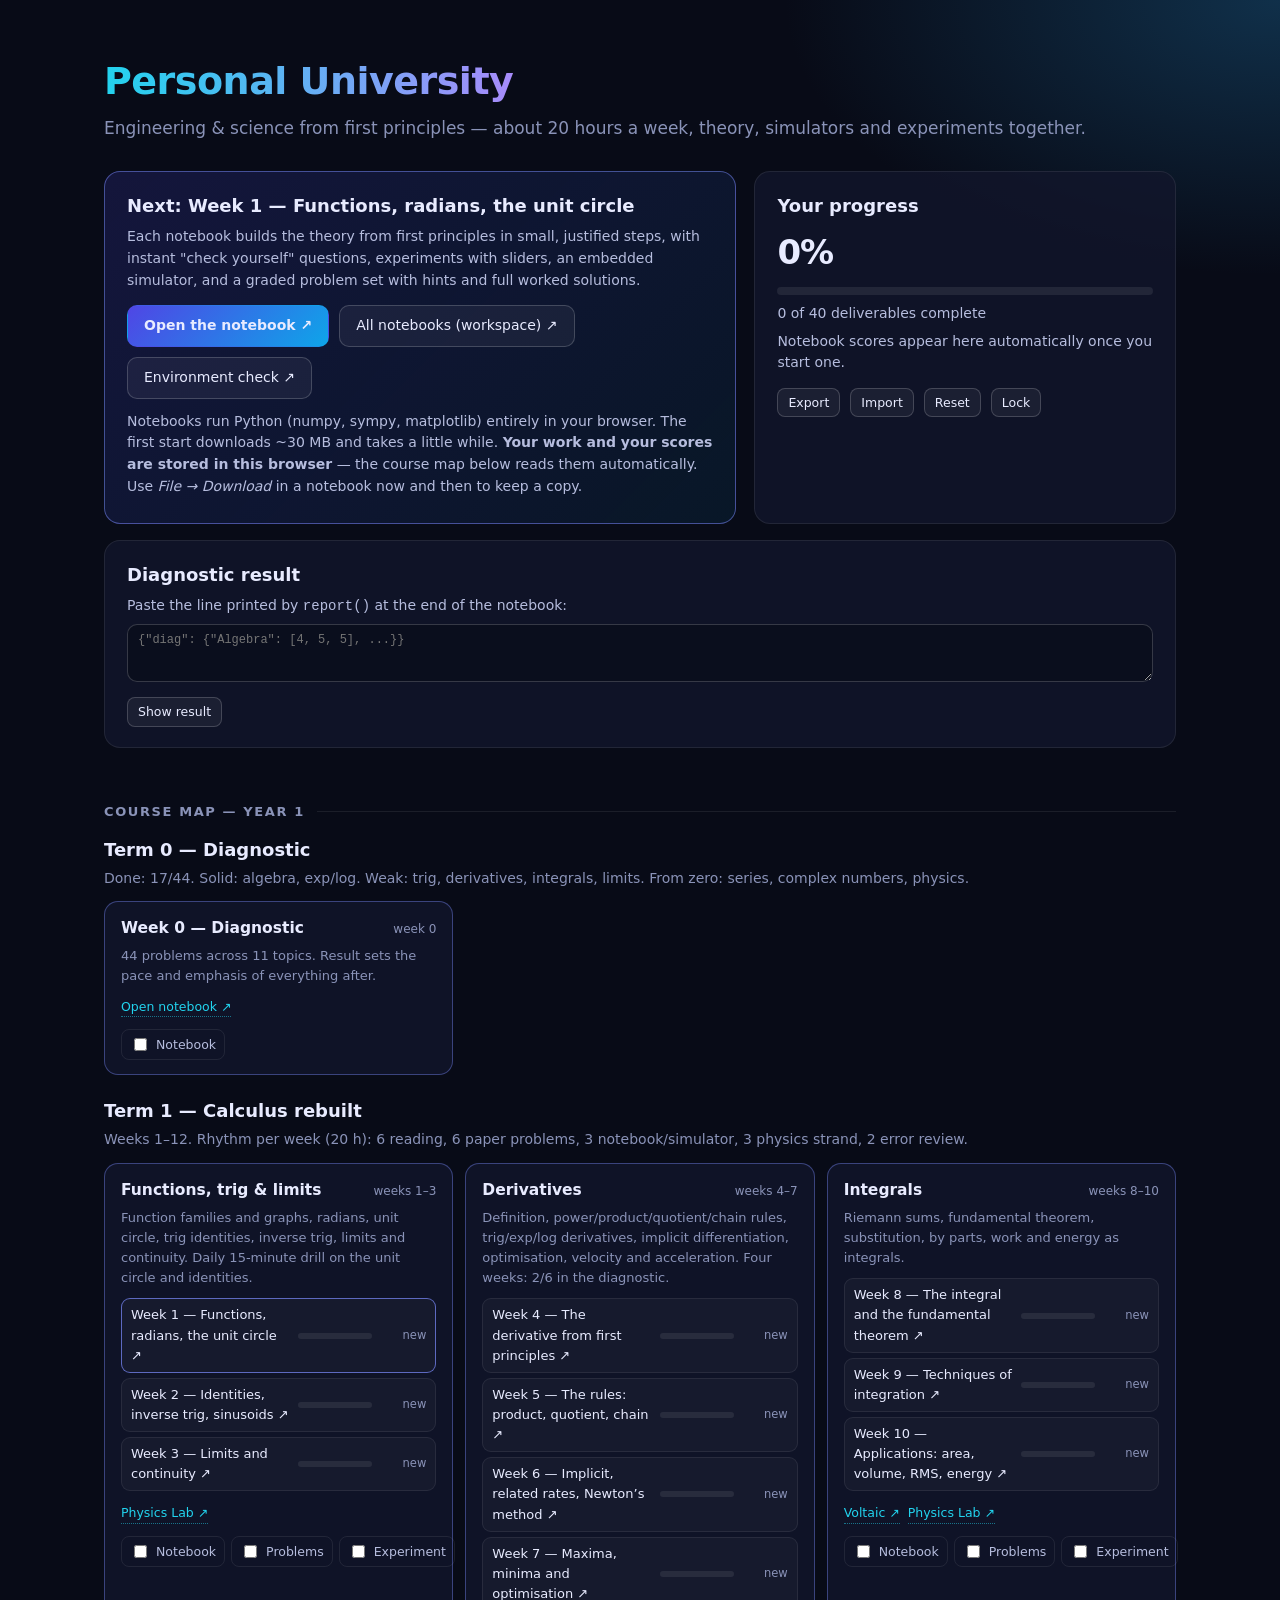
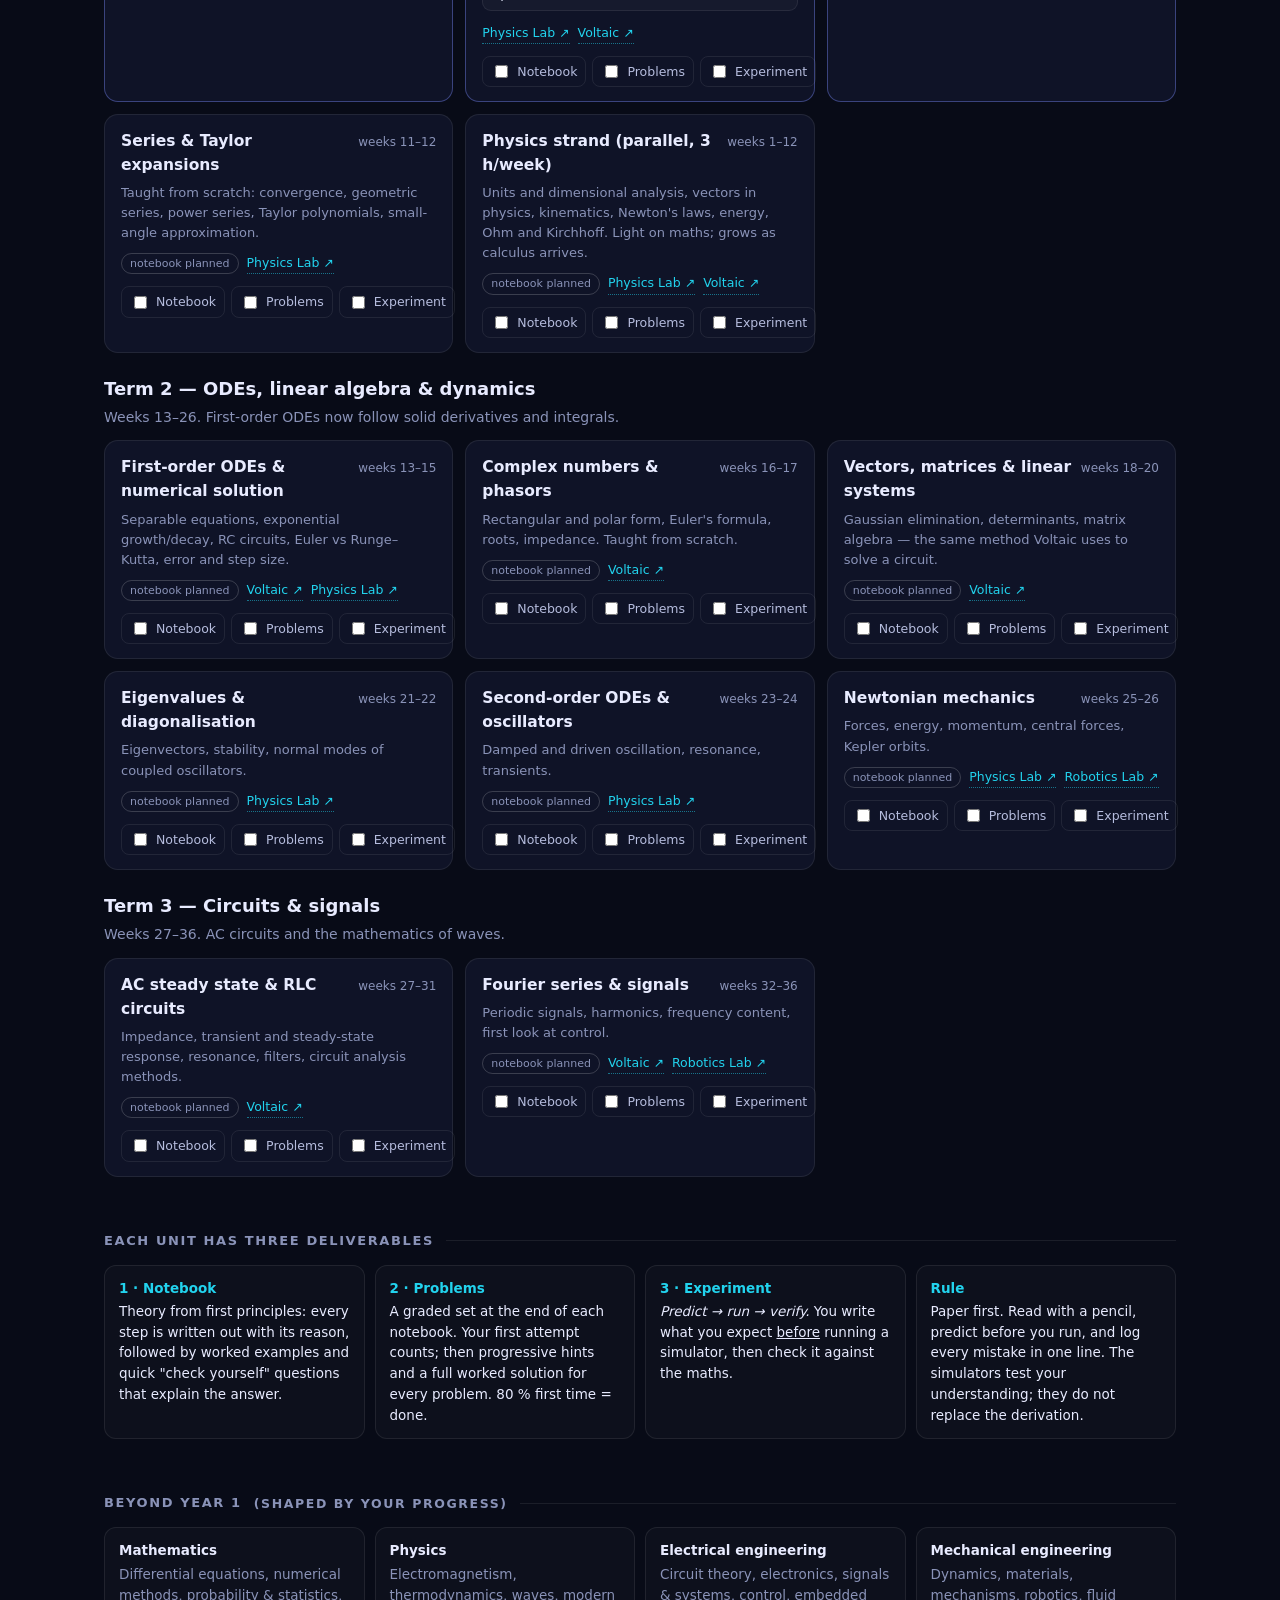
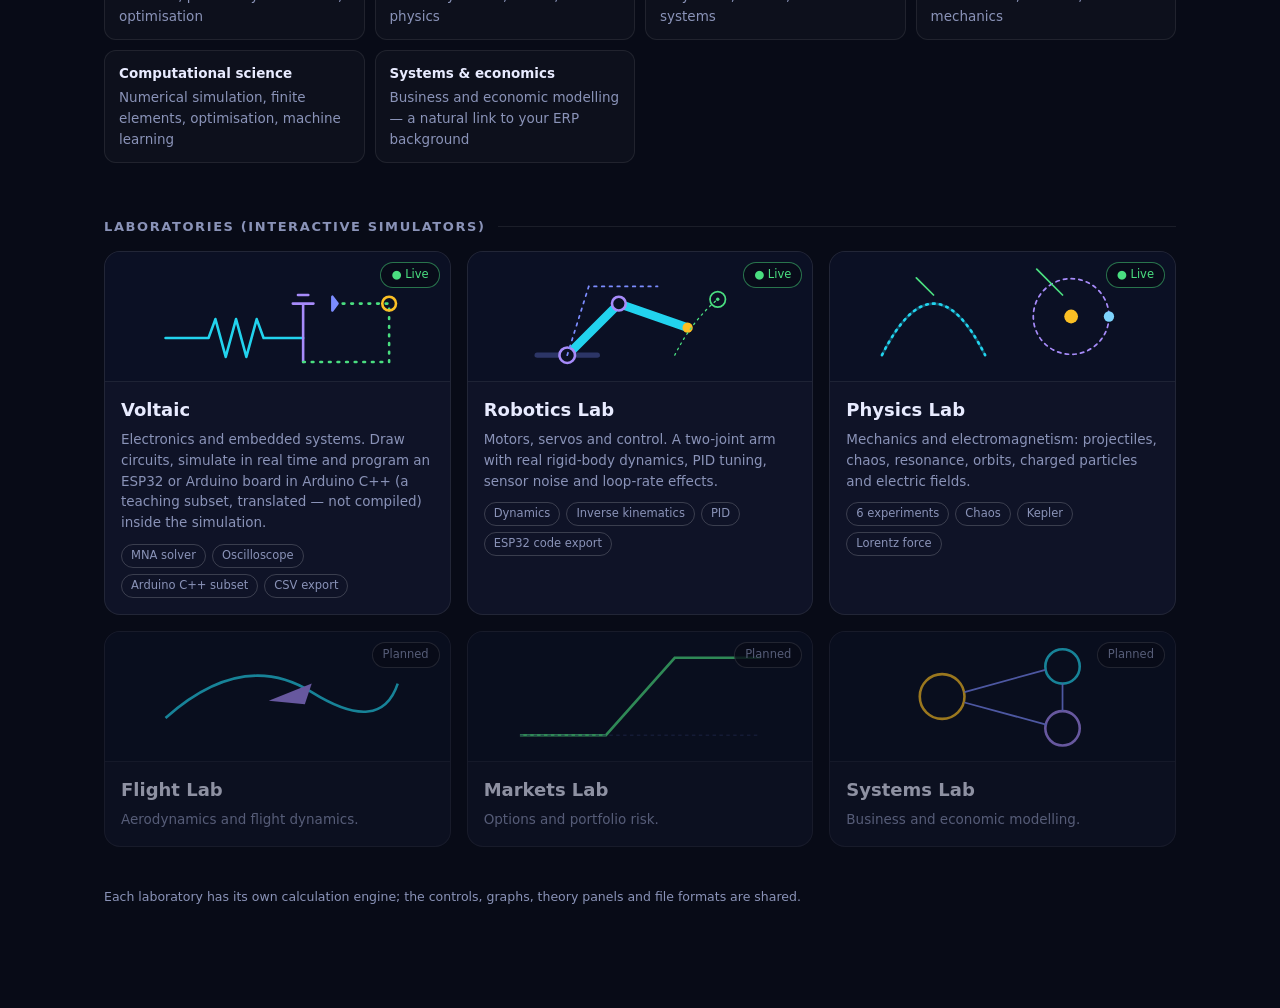
==== commit 6b6436f5: "Voltaic: run real Arduino C++ sketches (teaching subset, translated to JavaScript) - voltaic/cpp.js:" ====
--- a/index.html
+++ b/index.html
@@ -160,8 +160,8 @@
         <path d="M190 100v-40m-12 0h24m-18 -10h12M190 100v28" stroke="#a78bfa"/>
         <path d="M190 128H290V60H230" stroke="#4ade80" stroke-dasharray="2 8"/>
         <circle cx="290" cy="60" r="8" stroke="#fbbf24"/><path d="M230 60l-6-8v16z" fill="#7c8cff" stroke="#7c8cff"/></g></svg></div>
-      <div class="body"><h2>Voltaic</h2><p>Electronics and embedded systems. Draw circuits, simulate in real time and program an ESP32 or Arduino board inside the simulation.</p>
-        <div class="tags"><span>MNA solver</span><span>Oscilloscope</span><span>Microcontroller</span><span>CSV export</span></div></div>
+      <div class="body"><h2>Voltaic</h2><p>Electronics and embedded systems. Draw circuits, simulate in real time and program an ESP32 or Arduino board in Arduino C++ (a teaching subset, translated — not compiled) inside the simulation.</p>
+        <div class="tags"><span>MNA solver</span><span>Oscilloscope</span><span>Arduino C++ subset</span><span>CSV export</span></div></div>
     </a>
 
     <a class="card live" href="robotics/index.html">
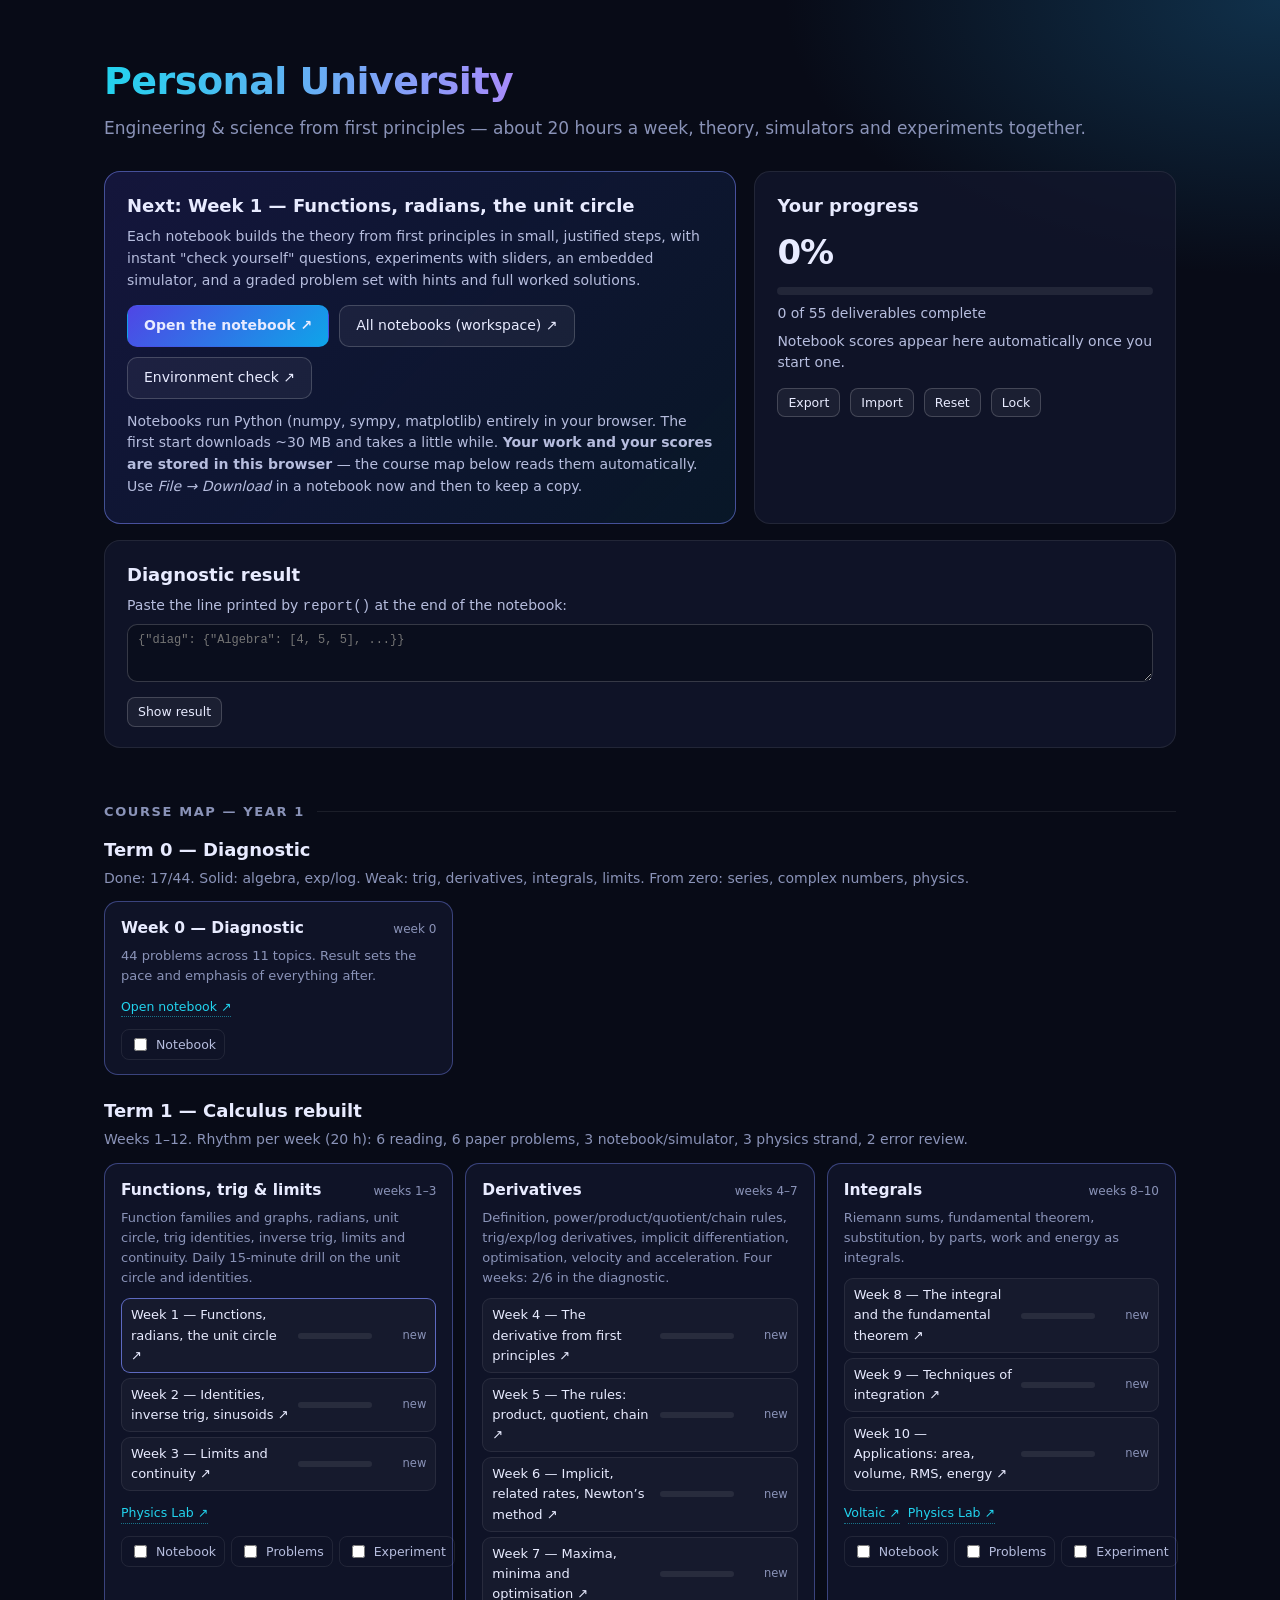
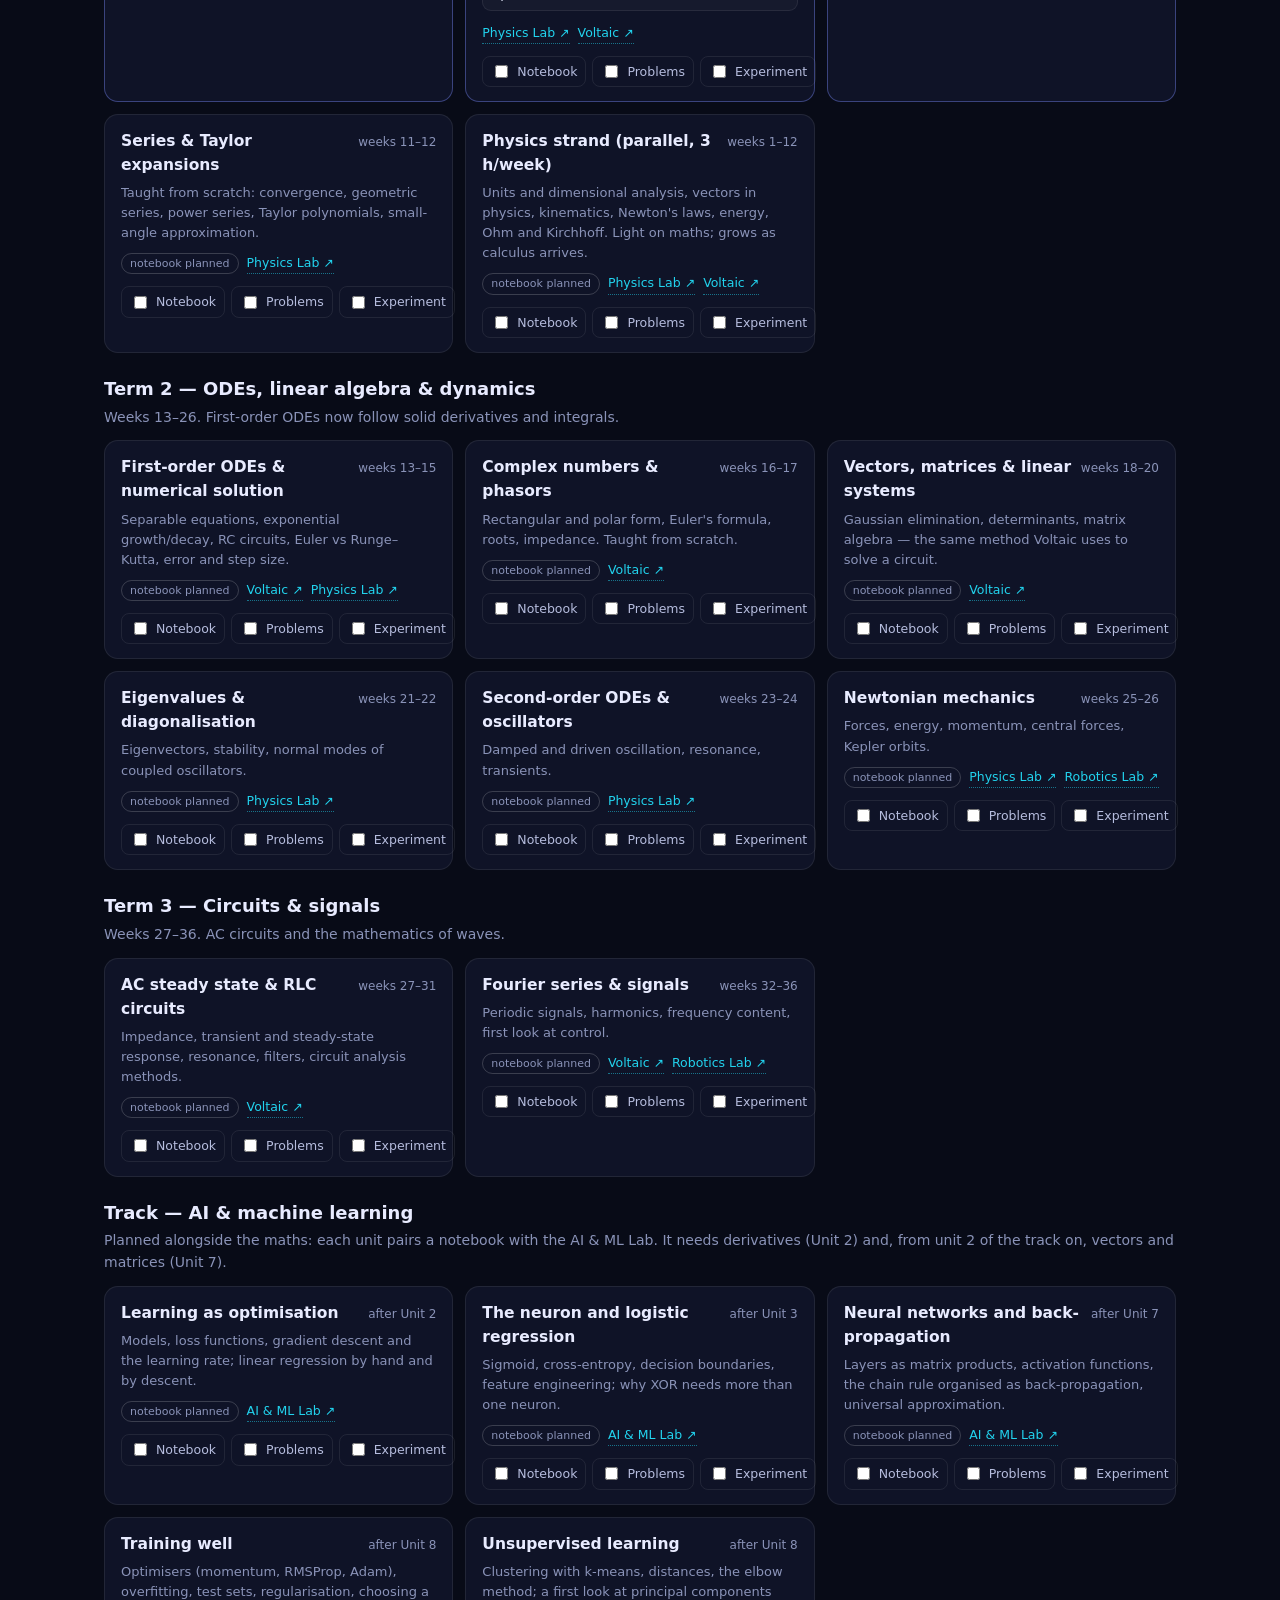
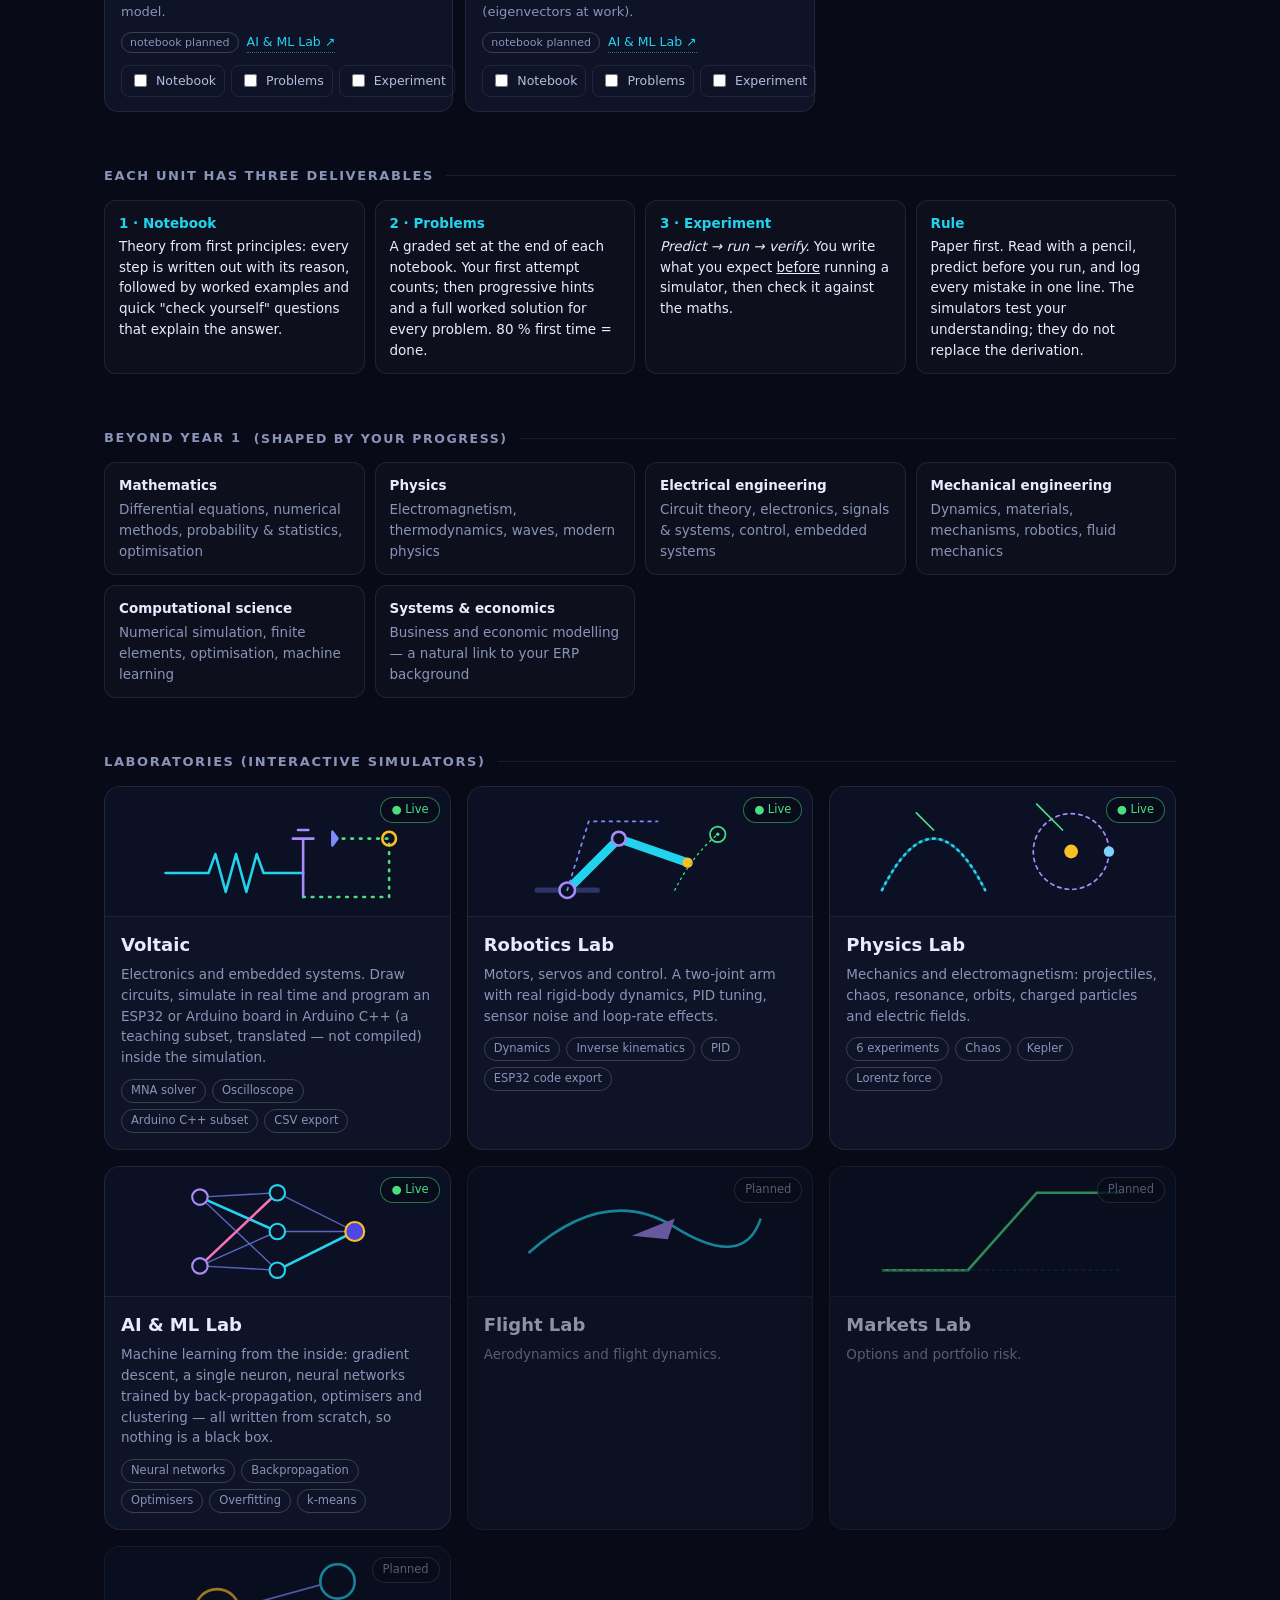
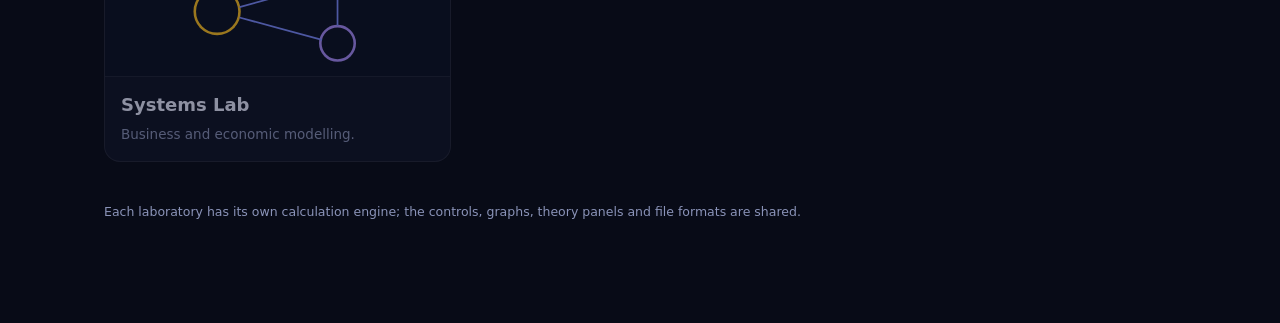
==== commit f9337b78: "Add the AI & ML Lab: six interactive experiments on a from-scratch ML engine - ml/nn.js: seeded data" ====
--- a/index.html
+++ b/index.html
@@ -183,6 +183,16 @@
       <div class="body"><h2>Physics Lab</h2><p>Mechanics and electromagnetism: projectiles, chaos, resonance, orbits, charged particles and electric fields.</p>
         <div class="tags"><span>6 experiments</span><span>Chaos</span><span>Kepler</span><span>Lorentz force</span></div></div></a>
 
+    <a class="card live" href="ml/index.html"><span class="badge">● Live</span>
+      <div class="art"><svg viewBox="0 0 320 150"><g stroke-linecap="round" fill="none">
+        <path d="M70 35L160 30M70 35L160 75M70 35L160 120M70 115L160 30M70 115L160 75M70 115L160 120M160 30L250 75M160 75L250 75M160 120L250 75" stroke="#7c8cff" stroke-width="1.6" opacity=".7"/>
+        <path d="M70 35L160 75M160 120L250 75" stroke="#22d3ee" stroke-width="3"/><path d="M70 115L160 30" stroke="#f472b6" stroke-width="3"/>
+        <circle cx="70" cy="35" r="9" fill="#0b1024" stroke="#a78bfa" stroke-width="2.5"/><circle cx="70" cy="115" r="9" fill="#0b1024" stroke="#a78bfa" stroke-width="2.5"/>
+        <circle cx="160" cy="30" r="9" fill="#0b1024" stroke="#22d3ee" stroke-width="2.5"/><circle cx="160" cy="75" r="9" fill="#0b1024" stroke="#22d3ee" stroke-width="2.5"/><circle cx="160" cy="120" r="9" fill="#0b1024" stroke="#22d3ee" stroke-width="2.5"/>
+        <circle cx="250" cy="75" r="11" fill="#4f46e5" stroke="#fbbf24" stroke-width="2.5"/></g></svg></div>
+      <div class="body"><h2>AI &amp; ML Lab</h2><p>Machine learning from the inside: gradient descent, a single neuron, neural networks trained by back-propagation, optimisers and clustering — all written from scratch, so nothing is a black box.</p>
+        <div class="tags"><span>Neural networks</span><span>Backpropagation</span><span>Optimisers</span><span>Overfitting</span><span>k-means</span></div></div></a>
+
     <div class="card soon"><span class="badge">Planned</span>
       <div class="art"><svg viewBox="0 0 320 150"><path d="M30 100Q120 20 200 70T300 60" fill="none" stroke="#22d3ee" stroke-width="3"/><path d="M150 80l50-20-8 24z" fill="#a78bfa"/></svg></div>
       <div class="body"><h2>Flight Lab</h2><p>Aerodynamics and flight dynamics.</p></div></div>
